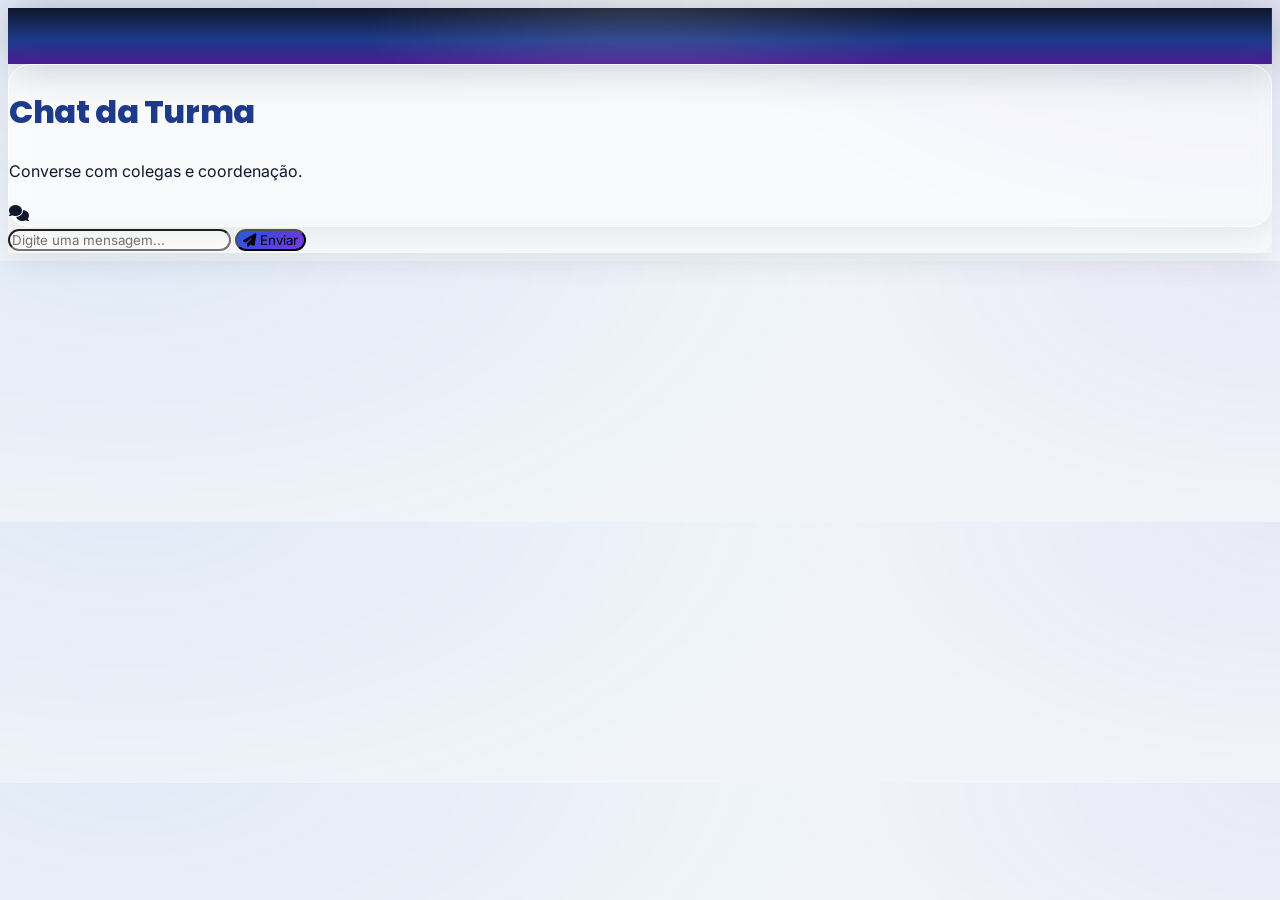
==== chat.html @ af6edbd7 "Implementa IPA dinâmico e corrige fluxos de professor, cálculo e exibição Autorização explícita por " ====
<!DOCTYPE html>
<html lang="pt-BR">

<head>
    <meta charset="UTF-8">
    <meta name="viewport" content="width=device-width, initial-scale=1.0">
    <title>Sentinela Acadêmica | Chat</title>
    <link rel="stylesheet" href="https://cdnjs.cloudflare.com/ajax/libs/font-awesome/6.7.2/css/all.min.css">
    <link rel="stylesheet" href="style.css">
    <link rel="stylesheet" href="dashboard.css">
    <link rel="stylesheet" href="ui.css">
    <link rel="icon" href="logo.svg" type="image/svg+xml">
</head>

<body>

<div class="dashboard">

    <aside class="sidebar" id="sidebar"></aside>

    <main class="content">

        <header class="top-bar">
            <div>
                <h1 id="tituloChat">Chat da Turma</h1>
                <p id="subtituloChat">Converse com colegas e coordenação.</p>
            </div>
            <div class="avatar-coord"><i class="fa-solid fa-comments"></i></div>
        </header>

        <div class="chat-shell">

            <div class="chat-sidebar" id="chatSidebar" style="display:none;">
                <h3>Turmas</h3>
                <div id="listaTurmasChat"></div>
            </div>

            <div class="chat-main">
                <div class="chat-messages" id="chatMessages"></div>
                <div class="chat-input-row">
                    <input type="text" id="chatInput" placeholder="Digite uma mensagem...">
                    <button id="chatEnviar"><i class="fa-solid fa-paper-plane"></i> Enviar</button>
                </div>
            </div>

        </div>

    </main>

</div>

<script src="dados.js"></script>

<script src="ipa.js"></script>
<script src="preferencias.js"></script>
<script src="app.js"></script>
<script src="chat.js"></script>

</body>

</html>
---- ui.css ----
/* =========================================================
   SENTINELA ACADÊMICA - UI refinada
   Estilo mais chamativo, consistente e interativo.
   Carregado por último para sobrescrever os estilos-base.
   ========================================================= */

@import url('https://fonts.googleapis.com/css2?family=Poppins:wght@500;600;700;800&family=Inter:wght@300;400;500;600;700;800&display=swap');

:root{
    --primary:#2563EB;
    --primary-dark:#1D4ED8;
    --primary-light:#60A5FA;
    --accent:#22D3EE;
    --accent-2:#A855F7;
    --gradient-primary:linear-gradient(135deg,#2563EB 0%, #4F46E5 45%, #7C3AED 100%);
    --gradient-hero:linear-gradient(135deg,#0B1F3A 0%, #1E3A8A 45%, #4C1D95 100%);
    --gradient-soft:linear-gradient(135deg,#EFF6FF 0%, #F5F3FF 100%);
    --bg:#F1F5F9;
    --white:#FFFFFF;
    --text:#0F172A;
    --text-light:#64748B;
    --border:#E2E8F0;
    --success:#10B981;
    --warning:#F59E0B;
    --danger:#EF4444;
    --radius:18px;
    --radius-lg:28px;
    --shadow:0 4px 14px rgba(15,23,42,.08);
    --shadow-lg:0 16px 40px rgba(15,23,42,.12);
    --shadow-xl:0 28px 60px rgba(15,23,42,.22);
    --transition:all .24s cubic-bezier(.4,0,.2,1);
    --ring:0 0 0 4px rgba(37,99,235,.18);
}

html{ scroll-behavior:smooth; }

body{
    font-family:'Inter','Poppins',system-ui,-apple-system,Segoe UI,Roboto,sans-serif;
    background:
        radial-gradient(1200px 600px at 10% -10%, rgba(37,99,235,.08), transparent 60%),
        radial-gradient(900px 500px at 100% 0%, rgba(124,58,237,.07), transparent 55%),
        var(--bg);
    color:var(--text);
    line-height:1.6;
    -webkit-font-smoothing:antialiased;
    text-rendering:optimizeLegibility;
}

a{ text-decoration:none; color:inherit; }
button,input,select,textarea{ font-family:inherit; }

h1,h2,h3,h4,.left h1,.login-card h2,.perfil-topo h2{
    font-family:'Poppins','Inter',sans-serif;
    letter-spacing:-.4px;
}

/* ---------- animações ---------- */
@keyframes float{
    0%,100%{ transform:translateY(0) scale(1); }
    50%{ transform:translateY(-12px) scale(1.03); }
}
@keyframes pulseGlow{
    0%,100%{ box-shadow:0 0 0 0 rgba(37,99,235,.45); }
    50%{ box-shadow:0 0 0 10px rgba(37,99,235,0); }
}
@keyframes shimmer{
    0%{ background-position:-200% 0; }
    100%{ background-position:200% 0; }
}
@keyframes popIn{
    0%{ transform:scale(.92); opacity:0; }
    100%{ transform:scale(1); opacity:1; }
}

/* ---------- LOGIN ---------- */
.login{ min-height:100vh; }
.left{
    background:var(--gradient-hero) !important;
    position:relative;
    overflow:hidden;
}
.left::before,.left::after{ filter:blur(2px); }
.left h1{ font-size:46px; font-weight:800; background:linear-gradient(90deg,#fff,#C7D2FE); -webkit-background-clip:text; background-clip:text; color:transparent; text-shadow:0 0 30px rgba(255,255,255,.15); }
.left p{ color:rgba(255,255,255,.88); }
.logo{
    width:132px;
    filter:drop-shadow(0 16px 30px rgba(0,0,0,.4));
    animation:float 7s ease-in-out infinite;
}

.item{
    background:rgba(255,255,255,.1);
    border:1px solid rgba(255,255,255,.16);
    backdrop-filter:blur(12px);
    border-radius:16px;
    transition:transform .25s ease, background .25s ease;
}
.item:hover{ background:rgba(255,255,255,.18); transform:translateX(10px); }
.item i{
    background:linear-gradient(135deg,rgba(255,255,255,.35),rgba(255,255,255,.12));
    box-shadow:0 4px 12px rgba(0,0,0,.15);
}

.login-card{
    border-radius:var(--radius-lg);
    box-shadow:var(--shadow-xl);
    border:1px solid rgba(255,255,255,.6);
    backdrop-filter:blur(10px);
    animation:popIn .35s ease;
}
.tabs,.auth-modes{ background:rgba(241,245,249,.9); border-radius:16px; box-shadow:inset 0 1px 2px rgba(0,0,0,.04); }
.tab,.mode-btn{ border-radius:12px; transition:var(--transition); }
.tab:hover:not(.active),.mode-btn:hover:not(.active){ color:var(--primary); background:rgba(37,99,235,.1); transform:translateY(-1px); }
.tab.active,.mode-btn.active{
    background:linear-gradient(135deg,#fff,#F8FAFC);
    color:var(--primary);
    box-shadow:0 4px 12px rgba(37,99,235,.18);
}

.group input,.group select,.group textarea{
    border:2px solid #E2E8F0;
    border-radius:14px;
    background:#F8FAFC;
    transition:var(--transition);
    padding:14px 16px;
}
.group input:hover,.group select:hover,.group textarea:hover{ border-color:#CBD5E1; background:#fff; }
.group input:focus,.group select:focus,.group textarea:focus{
    border-color:var(--primary);
    background:#fff;
    box-shadow:var(--ring);
    transform:translateY(-1px);
}

.btn{
    background:var(--gradient-primary) !important;
    border:none;
    border-radius:14px;
    color:#fff;
    font-weight:700;
    letter-spacing:.3px;
    box-shadow:0 12px 28px rgba(79,70,229,.35);
    transition:transform .2s ease, box-shadow .2s ease, filter .2s ease;
    position:relative;
    overflow:hidden;
}
.btn::after{
    content:"";
    position:absolute;
    top:0; left:-200%;
    width:200%; height:100%;
    background:linear-gradient(90deg,transparent,rgba(255,255,255,.28),transparent);
    transition:left .55s ease;
    pointer-events:none;
}
.btn:hover{
    transform:translateY(-3px) scale(1.01);
    box-shadow:0 18px 38px rgba(79,70,229,.45);
    filter:saturate(1.08);
}
.btn:hover::after{ left:100%; }
.btn:active{ transform:translateY(-1px) scale(.985); }
.btn:focus-visible{ box-shadow:0 0 0 4px rgba(37,99,235,.25); }

.btn-perigo{
    background:linear-gradient(135deg,#EF4444,#DC2626) !important;
    box-shadow:0 10px 24px rgba(239,68,68,.35) !important;
}
.btn-perigo:hover{ box-shadow:0 16px 34px rgba(239,68,68,.45) !important; }

.btn-voltar{
    border-radius:14px;
    box-shadow:0 4px 14px rgba(15,23,42,.08);
}
.btn-voltar:hover{ transform:translateY(-2px); }

/* ---------- DASHBOARD / LAYOUT ---------- */
.dashboard{
    background:
        radial-gradient(1000px 500px at 100% -20%, rgba(124,58,237,.06), transparent 60%),
        #F8FAFC;
}
.sidebar{
    background:linear-gradient(180deg,#0F172A 0%, #1E3A8A 58%, #4C1D95 100%) !important;
    border-right:1px solid rgba(255,255,255,.08);
    box-shadow:4px 0 40px rgba(15,23,42,.28);
    padding:28px 22px;
}
.sidebar::after{
    content:"";
    position:absolute;
    inset:0;
    background:radial-gradient(400px 240px at 50% 0%, rgba(255,255,255,.12), transparent 70%);
    pointer-events:none;
}
.logo-area{
    border-bottom:1px solid rgba(255,255,255,.12);
    padding-bottom:22px;
    margin-bottom:32px;
}
.logo-area img{
    width:100px;
    filter:drop-shadow(0 14px 26px rgba(0,0,0,.45));
    animation:float 8s ease-in-out infinite;
}
.logo-area h2{
    font-size:21px;
    font-weight:800;
    background:linear-gradient(90deg,#F8FAFC,#C7D2FE,#E9D5FF);
    -webkit-background-clip:text;
    background-clip:text;
    color:transparent;
}

.sidebar nav{ gap:8px; }
.sidebar nav a{
    border-radius:14px;
    padding:13px 15px;
    font-weight:600;
    color:#CBD5E1;
    transition:transform .22s ease, background .22s ease, color .22s ease, box-shadow .22s ease;
    position:relative;
    overflow:hidden;
}
.sidebar nav a::before{
    content:"";
    position:absolute;
    inset:0;
    background:linear-gradient(90deg, rgba(255,255,255,.16), transparent);
    transform:translateX(-100%);
    transition:transform .35s ease;
}
.sidebar nav a:hover::before{ transform:translateX(0); }
.sidebar nav a:hover{
    background:rgba(255,255,255,.09);
    color:#F8FAFC;
    transform:translateX(8px);
}
.sidebar nav a.active{
    background:var(--gradient-primary) !important;
    color:#fff;
    box-shadow:0 10px 24px rgba(79,70,229,.45);
    transform:translateX(4px);
}
.sidebar nav i{
    width:34px;
    height:34px;
    border-radius:11px;
    background:rgba(255,255,255,.12);
    display:flex;
    align-items:center;
    justify-content:center;
    font-size:15px;
    transition:transform .22s ease, background .22s ease;
}
.sidebar nav a:hover i,.sidebar nav a.active i{
    background:rgba(255,255,255,.22);
    transform:scale(1.1);
}
.sidebar-footer{ border-top:1px solid rgba(255,255,255,.12); }
.user-mini{ color:#CBD5E1; }
.btn-sair{
    border-radius:12px;
    background:rgba(255,255,255,.08);
    transition:var(--transition);
}
.btn-sair:hover{
    background:linear-gradient(135deg,#EF4444,#DC2626) !important;
    transform:translateY(-2px);
    box-shadow:0 10px 24px rgba(239,68,68,.4);
}

.menu-toggle{
    border-radius:16px;
    background:var(--gradient-primary) !important;
    box-shadow:0 8px 20px rgba(79,70,229,.4) !important;
}
.menu-toggle:hover{ transform:translateY(-2px) scale(1.05); }

.top-bar{
    border-radius:22px !important;
    border:1px solid rgba(255,255,255,.75);
    box-shadow:0 10px 34px rgba(15,23,42,.08) !important;
    backdrop-filter:blur(8px);
}
.top-bar h1{ color:#1E3A8A; font-weight:800; }
.avatar-coord,.avatar-grande,.avatar-pequeno{
    transition:transform .2s ease, box-shadow .2s ease;
}
.avatar-coord:hover,.avatar-grande:hover{ transform:scale(1.08) rotate(-4deg); }

/* ---------- CARDS ---------- */
.cards{ gap:22px; }
.card-info{
    border-radius:22px !important;
    border:1px solid rgba(255,255,255,.8);
    box-shadow:0 8px 28px rgba(15,23,42,.06) !important;
    transition:transform .24s ease, box-shadow .24s ease !important;
}
.card-info:hover{
    transform:translateY(-6px) scale(1.01);
    box-shadow:0 20px 44px rgba(79,70,229,.16) !important;
}
.card-info i{
    background:var(--gradient-primary) !important;
    color:#fff !important;
    box-shadow:0 10px 22px rgba(79,70,229,.35);
    transition:transform .24s ease;
}
.card-info:hover i{ transform:scale(1.1) rotate(-6deg); }
.card-info h3{ color:#1E3A8A; }

/* ---------- TABELAS ---------- */
.table-card{
    border-radius:24px !important;
    box-shadow:0 12px 38px rgba(15,23,42,.08) !important;
    border:1px solid rgba(255,255,255,.75);
    overflow:hidden;
}
thead{ background:linear-gradient(90deg,#EFF6FF,#F5F3FF) !important; }
th{ color:#475569 !important; font-weight:700; letter-spacing:.6px; }
tbody tr{ transition:background .2s ease, transform .2s ease; }
tbody tr:hover{ background:linear-gradient(90deg,#EFF6FF,#FAF5FF) !important; }
td a{ color:var(--primary-dark); font-weight:700; transition:color .2s ease; }
td a:hover{ color:var(--accent-2); }

/* ---------- FILTROS / TABS ---------- */
.filters{ gap:12px; }
.filter{
    border-radius:12px !important;
    border:2px solid #E2E8F0 !important;
    box-shadow:0 2px 8px rgba(15,23,42,.05);
    transition:transform .2s ease, box-shadow .2s ease, background .2s ease, color .2s ease;
}
.filter:hover{
    transform:translateY(-3px);
    box-shadow:0 8px 20px rgba(37,99,235,.18);
}
.filter.active{
    background:var(--gradient-primary) !important;
    color:#fff !important;
    border-color:transparent !important;
    box-shadow:0 8px 20px rgba(79,70,229,.35) !important;
}
.filter:active{ transform:translateY(-1px); }

/* ---------- BADGES / STATUS ---------- */
.status,.status-pill{
    box-shadow:0 2px 10px rgba(15,23,42,.08);
    transition:transform .2s ease;
}
.status:hover,.status-pill:hover{ transform:scale(1.05); }
.green{ background:#D1FAE5 !important; color:#047857 !important; }
.yellow{ background:#FEF3C7 !important; color:#B45309 !important; }
.red{ background:#FEE2E2 !important; color:#DC2626 !important; }
.status-pill.green{ background:#D1FAE5 !important; color:#047857 !important; }
.status-pill.yellow{ background:#FEF3C7 !important; color:#B45309 !important; }
.status-pill.red{ background:#FEE2E2 !important; color:#DC2626 !important; }

/* ---------- CHART / ALERT CARDS ---------- */
.chart-card,.alert-card{
    border-radius:24px !important;
    border:1px solid rgba(255,255,255,.8);
    box-shadow:0 10px 34px rgba(15,23,42,.07) !important;
    transition:transform .24s ease, box-shadow .24s ease;
}
.chart-card:hover,.alert-card:hover{
    transform:translateY(-4px);
    box-shadow:0 18px 44px rgba(79,70,229,.12) !important;
}
.chart-card h2,.alert-card h2{ color:#1E3A8A; }
.alert-card li{ transition:background .2s ease, padding-left .2s ease; }
.alert-card li:hover{ background:rgba(239,246,255,.9); padding-left:8px; }
.alert-card span{
    border-radius:10px;
    box-shadow:0 2px 8px rgba(245,158,11,.25);
}

/* ---------- NOTIFICAÇÕES ---------- */
.notif-btn{
    background:var(--gradient-primary) !important;
    border-radius:16px !important;
    box-shadow:0 8px 20px rgba(79,70,229,.35);
    transition:transform .2s ease, box-shadow .2s ease;
}
.notif-btn:hover{
    transform:translateY(-3px) scale(1.05);
    box-shadow:0 14px 28px rgba(79,70,229,.45);
}
.notif-badge{
    box-shadow:0 2px 8px rgba(239,68,68,.45);
    animation:pulseGlow 2s infinite;
}
.notif-dropdown{
    border-radius:20px !important;
    box-shadow:0 24px 50px rgba(15,23,42,.2) !important;
    animation:popIn .22s ease;
}
.notif-item{ transition:background .2s ease, padding-left .2s ease; }
.notif-item:hover{ background:#EFF6FF !important; padding-left:20px; }
.notif-item.nao-lido{ border-left:4px solid var(--primary) !important; background:#EFF6FF; }

/* ---------- CHAT ---------- */
.chat-sidebar,.chat-main{
    border-radius:20px !important;
    box-shadow:0 10px 30px rgba(15,23,42,.08) !important;
}
.chat-room{
    border-radius:12px !important;
    transition:transform .2s ease, background .2s ease;
}
.chat-room:hover{ transform:translateX(4px); }
.chat-room.active{
    background:var(--gradient-primary) !important;
    box-shadow:0 6px 16px rgba(79,70,229,.35);
}
.chat-msg{ border-radius:16px !important; box-shadow:0 4px 12px rgba(15,23,42,.06); }
.chat-msg.meu{
    background:var(--gradient-primary) !important;
    box-shadow:0 6px 16px rgba(79,70,229,.3);
}
.chat-input-row input{ border-radius:12px; transition:var(--transition); }
.chat-input-row input:focus{
    border-color:var(--primary);
    box-shadow:var(--ring);
    transform:translateY(-1px);
}
.chat-input-row button{
    background:var(--gradient-primary) !important;
    border-radius:12px !important;
    transition:transform .2s ease, box-shadow .2s ease;
}
.chat-input-row button:hover{
    transform:translateY(-2px);
    box-shadow:0 10px 22px rgba(79,70,229,.4);
}
.chat-input-row button:active{ transform:translateY(0) scale(.97); }

/* ---------- PORTAL ALUNO ---------- */
.anel{
    box-shadow:0 10px 30px rgba(37,99,235,.18);
    transition:transform .3s ease;
}
.anel:hover{ transform:scale(1.04); }
.avatar-grande{
    background:var(--gradient-primary) !important;
    box-shadow:0 10px 24px rgba(79,70,229,.35);
}
.barra{ border-radius:999px; overflow:hidden; }
.barra-preench{ transition:width .7s cubic-bezier(.4,0,.2,1); }
.status-visual .status-msg{ box-shadow:0 4px 14px rgba(15,23,42,.08); }

/* ---------- PERFIL ---------- */
.perfil-card{
    border-radius:28px !important;
    box-shadow:0 12px 40px rgba(15,23,42,.08) !important;
    border:1px solid rgba(255,255,255,.8);
}
.perfil-topo .avatar{
    background:var(--gradient-primary) !important;
    box-shadow:0 10px 24px rgba(79,70,229,.35);
    transition:transform .25s ease;
}
.perfil-topo .avatar:hover{ transform:scale(1.08) rotate(4deg); }
.perfil-topo h2{ color:#1E3A8A; }
.info-box{
    border-radius:18px;
    transition:transform .2s ease, box-shadow .2s ease, border-color .2s ease;
}
.info-box:hover{
    transform:translateY(-4px);
    border-color:var(--primary-light);
    box-shadow:0 10px 24px rgba(37,99,235,.12);
}
.info-box span{ color:#1E3A8A; }

/* ---------- AVISOS ---------- */
.aviso-card{
    border-radius:20px !important;
    border:1px solid rgba(255,255,255,.8);
    transition:transform .2s ease, box-shadow .2s ease;
}
.aviso-card:hover{
    transform:translateY(-4px);
    box-shadow:0 14px 34px rgba(79,70,229,.12);
}

/* ---------- FORMS ---------- */
.form-grid-4 button.btn{ width:auto; }

/* ---------- FOCUS GLOBAL ---------- */
button:focus-visible,
a:focus-visible,
input:focus-visible,
select:focus-visible,
textarea:focus-visible{
    outline:none;
    box-shadow:0 0 0 4px rgba(37,99,235,.2);
}

/* ---------- SCROLLBAR ---------- */
::-webkit-scrollbar{ width:10px; height:10px; }
::-webkit-scrollbar-track{ background:rgba(15,23,42,.04); border-radius:999px; }
::-webkit-scrollbar-thumb{
    background:linear-gradient(180deg,#94A3B8,#64748B);
    border-radius:999px;
    border:2px solid rgba(248,250,252,.8);
}
::-webkit-scrollbar-thumb:hover{ background:linear-gradient(180deg,#64748B,#475569); }

/* ---------- RESPONSIVO ---------- */
@media(max-width:900px){
    .login-card{ animation:none; }
    .top-bar{ box-shadow:0 8px 24px rgba(15,23,42,.08) !important; }
}
@media(prefers-reduced-motion: reduce){
    *,*::before,*::after{
        animation-duration:.01ms !important;
        animation-iteration-count:1 !important;
        transition-duration:.01ms !important;
    }
}
EOF
echo "CREATED"

/* ---------- entrada suave ---------- */
@keyframes fadeUp{
    from{ opacity:0; transform:translateY(14px); }
    to{ opacity:1; transform:translateY(0); }
}
.content{ animation:fadeUp .45s ease; }
.login-card{ animation:popIn .35s ease, fadeUp .4s ease; }
.table-card,.chart-card,.alert-card,.perfil-card,.aviso-card{ animation:fadeUp .5s ease; }

/* ---------- CONFIGURAÇÕES ---------- */
.config-row{
    display:flex;
    align-items:center;
    justify-content:space-between;
    gap:16px;
    padding:14px 0;
    border-bottom:1px solid #E2E8F0;
}
.config-row:last-child{ border-bottom:none; }
.config-row > div{ flex:1; }

.switch{
    position:relative;
    display:inline-block;
    width:52px;
    height:28px;
    flex-shrink:0;
}
.switch input{
    opacity:0;
    width:0;
    height:0;
}
.slider{
    position:absolute;
    cursor:pointer;
    top:0; left:0; right:0; bottom:0;
    background:#CBD5E1;
    border-radius:28px;
    transition:background .3s;
}
.slider::before{
    content:"";
    position:absolute;
    height:22px;
    width:22px;
    left:3px;
    bottom:3px;
    background:#fff;
    border-radius:50%;
    transition:transform .3s;
    box-shadow:0 2px 4px rgba(0,0,0,.2);
}
.switch input:checked + .slider{
    background:#2563EB;
}
.switch input:checked + .slider::before{
    transform:translateX(24px);
}
.switch input:focus + .slider{
    box-shadow:0 0 0 3px rgba(37,99,235,.25);
}

.foto-preview{
    width:80px;
    height:80px;
    border-radius:50%;
    background:#E2E8F0;
    display:flex;
    align-items:center;
    justify-content:center;
    font-size:32px;
    color:#94A3B8;
    overflow:hidden;
    flex-shrink:0;
    border:3px solid #E2E8F0;
}
.foto-actions{
    display:flex;
    flex-direction:column;
    gap:8px;
}

[data-theme="dark"] .config-row{
    border-color:#334155;
}

[data-theme="dark"] .foto-preview{
    background:#334155;
    border-color:#334155;
    color:#94A3B8;
}

[data-theme="dark"] .slider{
    background:#475569;
}

[data-theme="dark"] .switch input:checked + .slider{
    background:#3B82F6;
}

/* ---------- ONLINE DOT ---------- */
.online-dot{
    display:inline-block;
    width:8px;
    height:8px;
    border-radius:50%;
    margin-right:6px;
    vertical-align:middle;
}
.online-dot.online{
    background:#22C55E;
    box-shadow:0 0 6px rgba(34,197,94,.6);
}
.online-dot.offline{
    background:#94A3B8;
}

/* ---------- USER FOTO ---------- */
.user-foto{
    display:flex;
    align-items:center;
    gap:10px;
    padding:10px 0;
    color:#F8FAFC;
    font-weight:600;
    font-size:14px;
}
.user-foto img{
    width:40px;
    height:40px;
    border-radius:50%;
    object-fit:cover;
    border:2px solid rgba(255,255,255,.3);
}

/* ---------- IPA DINÂMICO (painel de indicadores) ---------- */
.ipa-valor-grande{
    font-size:24px;
    font-weight:800;
    color:#0F172A;
    margin:10px 0 16px;
}
[data-theme="dark"] .ipa-valor-grande{ color:#F8FAFC; }
.ipa-indicadores{
    display:grid;
    grid-template-columns:repeat(auto-fit,minmax(210px,1fr));
    gap:14px;
    margin:12px 0 18px;
}
.ipa-indicador{
    background:#F8FAFC;
    border:1px solid #E2E8F0;
    border-radius:12px;
    padding:14px;
}
[data-theme="dark"] .ipa-indicador{
    background:#0F172A;
    border-color:#334155;
}
.ipa-indicador-topo{
    display:flex;
    justify-content:space-between;
    gap:8px;
    font-size:13px;
    margin-bottom:8px;
}
.ipa-indicador small{
    display:block;
    color:#64748b;
    font-size:11px;
    margin-top:6px;
}
.ipa-aviso{
    font-size:13px;
    font-weight:600;
    padding:10px 12px;
    border-radius:8px;
    background:#F1F5F9;
    color:#475569;
}
.ipa-aviso.green{ background:#D1FAE5; color:#065F46; }
.ipa-aviso.yellow{ background:#FEF3C7; color:#92400E; }
.ipa-aviso.red{ background:#FEE2E2; color:#991B1B; }
.ipa-aviso.gray{ background:#E2E8F0; color:#475569; }
.ipa-tag-demo{
    display:inline-block;
    font-size:11px;
    font-weight:700;
    padding:2px 8px;
    border-radius:999px;
    background:#EDE9FE;
    color:#5B21B6;
}
.ipa-atividade{
    display:flex;
    align-items:center;
    justify-content:space-between;
    gap:16px;
    border:1px solid #E2E8F0;
    border-radius:12px;
    padding:14px;
    margin-bottom:10px;
}
[data-theme="dark"] .ipa-atividade{ border-color:#334155; }
.ipa-atividade p{ font-size:13px; color:#64748b; margin:4px 0; }
.ipa-atividade small{ font-size:12px; color:#64748b; }
.ipa-entregas{
    border-top:1px dashed #CBD5E1;
    padding-top:16px;
}
.btn-editar-freq{
    background:none;
    border:none;
    color:#2563EB;
    cursor:pointer;
}
.status.gray,
.status-pill.gray,
.status-text.gray{
    background:#E2E8F0;
    color:#475569;
}
.barra{
    width:100%;
    height:8px;
    background:#E2E8F0;
    border-radius:999px;
    overflow:hidden;
}
.barra-preench{
    display:block;
    height:100%;
    background:#94A3B8;
    border-radius:999px;
}
.barra-preench.green{ background:#14B8A6; }
.barra-preench.yellow{ background:#F59E0B; }
.barra-preench.red{ background:#EF4444; }
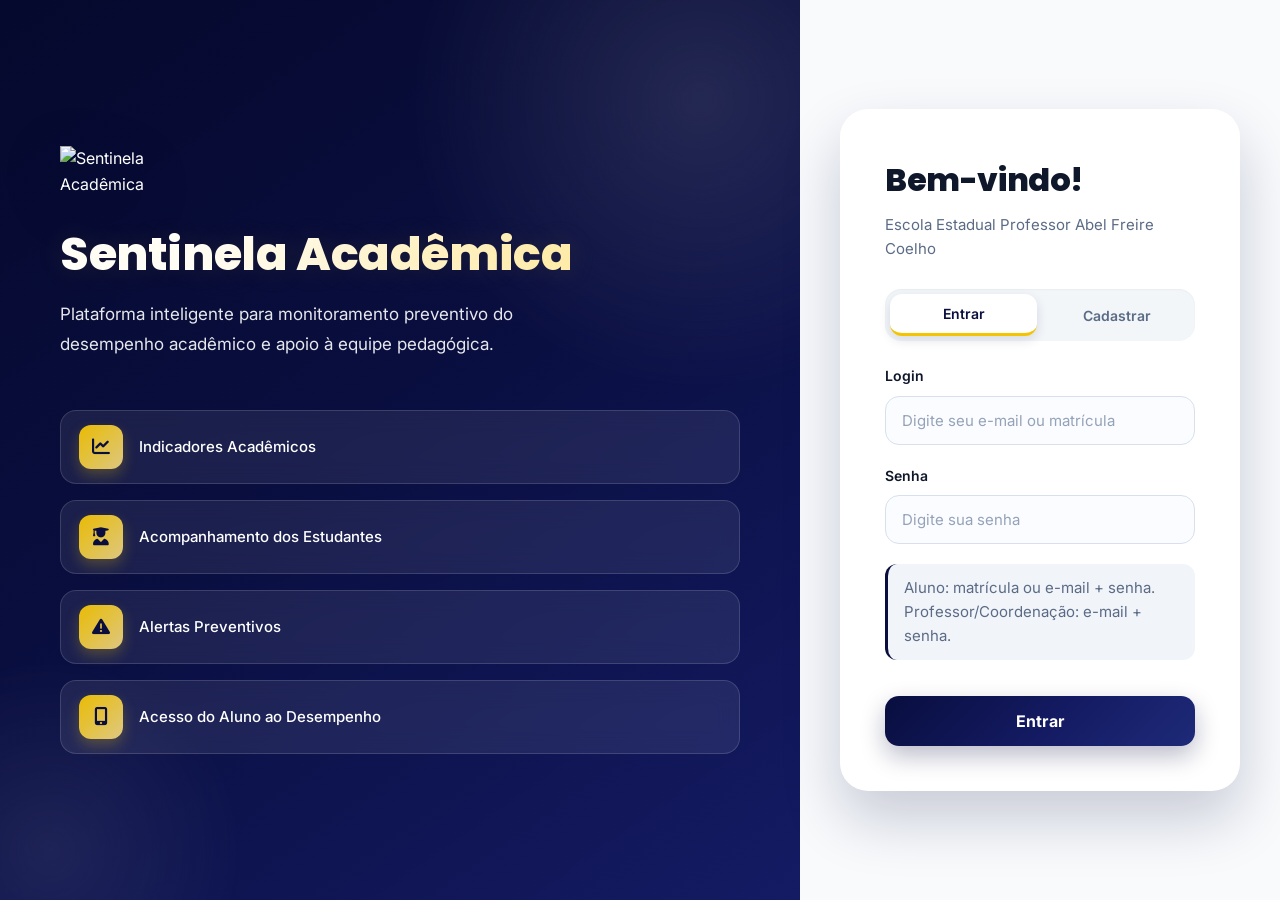
==== commit f7d6d52c: "Corrige login por email de alunos, amplia seed e melhora chat - Permite login de aluno por e-mail ou" ====
--- a/chat.html
+++ b/chat.html
@@ -23,25 +23,34 @@
         <header class="top-bar">
             <div>
                 <h1 id="tituloChat">Chat da Turma</h1>
-                <p id="subtituloChat">Converse com colegas e coordenação.</p>
+                <p id="subtituloChat">Converse com colegas, professores e coordenação.</p>
             </div>
             <div class="avatar-coord"><i class="fa-solid fa-comments"></i></div>
         </header>
 
         <div class="chat-shell">
 
-            <div class="chat-sidebar" id="chatSidebar" style="display:none;">
-                <h3>Turmas</h3>
-                <div id="listaTurmasChat"></div>
-            </div>
+            <aside class="chat-sidebar" id="chatSidebar" style="display:none;">
+                <div class="chat-sidebar-head">
+                    <h3><i class="fa-solid fa-layer-group"></i> Turmas</h3>
+                    <p>Selecione uma sala</p>
+                </div>
+                <div id="listaTurmasChat" class="chat-room-list"></div>
+            </aside>
 
-            <div class="chat-main">
+            <section class="chat-main">
+                <div class="chat-main-head">
+                    <div>
+                        <strong>Sala da turma</strong>
+                        <span>Fotos, mensagens e presença em tempo real</span>
+                    </div>
+                </div>
                 <div class="chat-messages" id="chatMessages"></div>
                 <div class="chat-input-row">
-                    <input type="text" id="chatInput" placeholder="Digite uma mensagem...">
-                    <button id="chatEnviar"><i class="fa-solid fa-paper-plane"></i> Enviar</button>
+                    <input type="text" id="chatInput" placeholder="Digite uma mensagem..." maxlength="500" autocomplete="off">
+                    <button id="chatEnviar" type="button"><i class="fa-solid fa-paper-plane"></i> Enviar</button>
                 </div>
-            </div>
+            </section>
 
         </div>
 
--- a/style.css
+++ b/style.css
@@ -0,0 +1,990 @@
+/* ==========================================
+   SENTINELA ACADÊMICA
+   Desenvolvido por Cristian Davi
+========================================== */
+
+@import url('https://fonts.googleapis.com/css2?family=Inter:wght@300;400;500;600;700;800&display=swap');
+
+/* =========================
+   RESET
+========================= */
+
+*{
+    margin:0;
+    padding:0;
+    box-sizing:border-box;
+}
+
+:root{
+
+    --primary:#090E3F;
+    --primary-dark:#141B63;
+    --primary-light:#F5C400;
+
+    --bg:#F8FAFC;
+    --white:#FFFFFF;
+
+    --text:#0F172A;
+    --text-light:#64748B;
+
+    --border:#E2E8F0;
+
+    --success:#14B8A6;
+    --warning:#F59E0B;
+    --danger:#EF4444;
+
+    --radius:16px;
+    --radius-lg:24px;
+
+    --shadow:0 4px 6px -1px rgba(0,0,0,.1), 0 2px 4px -2px rgba(0,0,0,.1);
+    --shadow-lg:0 20px 25px -5px rgba(0,0,0,.1), 0 8px 10px -6px rgba(0,0,0,.1);
+    --shadow-xl:0 25px 50px -12px rgba(0,0,0,.25);
+
+    --transition:all .3s cubic-bezier(.4,0,.2,1);
+
+}
+
+html{
+    scroll-behavior:smooth;
+}
+
+body{
+
+    font-family:'Inter',sans-serif;
+
+    background:var(--bg);
+
+    color:var(--text);
+
+    line-height:1.6;
+
+}
+
+a{
+
+    text-decoration:none;
+    color:inherit;
+
+}
+
+button,
+input{
+
+    font-family:inherit;
+
+}
+
+/* =========================
+   LOGIN
+========================= */
+
+.login{
+
+    display:grid;
+
+    grid-template-columns:1fr 480px;
+
+    min-height:100vh;
+
+}
+
+/* Banner */
+
+.left{
+
+    background:linear-gradient(135deg,#090E3F 0%,#090E3F 50%,#141B63 100%);
+
+    color:white;
+
+    display:flex;
+
+    flex-direction:column;
+
+    justify-content:center;
+
+    padding:80px 60px;
+
+    position:relative;
+
+    overflow:hidden;
+
+}
+
+.left::before{
+
+    content:"";
+
+    position:absolute;
+
+    width:600px;
+    height:600px;
+
+    border-radius:50%;
+
+    background:radial-gradient(circle, rgba(255,255,255,.15) 0%, transparent 70%);
+
+    top:-200px;
+    right:-200px;
+
+    animation:float 8s ease-in-out infinite;
+
+}
+
+.left::after{
+
+    content:"";
+
+    position:absolute;
+
+    width:400px;
+    height:400px;
+
+    border-radius:50%;
+
+    background:radial-gradient(circle, rgba(255,255,255,.1) 0%, transparent 70%);
+
+    bottom:-150px;
+    left:-150px;
+
+    animation:float 10s ease-in-out infinite reverse;
+
+}
+
+@keyframes float{
+    0%, 100%{ transform:translateY(0) scale(1); }
+    50%{ transform:translateY(-20px) scale(1.05); }
+}
+
+.logo{
+
+    width:120px;
+    height:auto;
+    display:block;
+    align-self:flex-start;
+
+    margin-bottom:30px;
+
+    z-index:1;
+
+    filter:drop-shadow(0 10px 20px rgba(0,0,0,.3));
+
+}
+
+.left h1{
+
+    font-size:44px;
+    font-weight:800;
+    letter-spacing:-0.5px;
+
+    margin-bottom:16px;
+
+    z-index:1;
+
+    line-height:1.2;
+
+}
+
+.left p{
+
+    color:rgba(255,255,255,.85);
+
+    line-height:1.8;
+
+    max-width:480px;
+    font-size:17px;
+
+    z-index:1;
+
+}
+
+.info{
+
+    margin-top:50px;
+
+    display:flex;
+
+    flex-direction:column;
+
+    gap:16px;
+
+    z-index:1;
+
+}
+
+.item{
+
+    display:flex;
+
+    align-items:center;
+
+    gap:16px;
+
+    font-size:15px;
+    font-weight:500;
+
+    padding:14px 18px;
+
+    background:rgba(255,255,255,.08);
+    border-radius:14px;
+    border:1px solid rgba(255,255,255,.1);
+    backdrop-filter:blur(10px);
+
+    transition:var(--transition);
+
+}
+
+.item:hover{
+    background:rgba(255,255,255,.15);
+    transform:translateX(8px);
+}
+
+.item i{
+
+    width:44px;
+    height:44px;
+
+    border-radius:12px;
+
+    background:rgba(255,255,255,.2);
+
+    display:flex;
+
+    justify-content:center;
+
+    align-items:center;
+
+    font-size:18px;
+
+}
+
+/* Card Login */
+
+.right{
+
+    display:flex;
+
+    justify-content:center;
+
+    align-items:center;
+
+    padding:40px;
+
+    background:#F8FAFC;
+
+}
+
+.login-card{
+
+    width:100%;
+
+    max-width:420px;
+
+    background:white;
+
+    border-radius:var(--radius-lg);
+
+    padding:44px;
+
+    box-shadow:var(--shadow-xl);
+
+    border:1px solid rgba(0,0,0,.05);
+
+}
+
+/* Abas de acesso */
+
+.tabs{
+    display:flex;
+    gap:6px;
+    background:#F1F5F9;
+    padding:5px;
+    border-radius:14px;
+    margin-bottom:28px;
+}
+
+.tab{
+    flex:1;
+    border:none;
+    background:transparent;
+    padding:13px;
+    border-radius:10px;
+    font-size:14px;
+    font-weight:600;
+    color:var(--text-light);
+    cursor:pointer;
+    transition:var(--transition);
+}
+
+.tab:hover:not(.active){
+    color:var(--primary);
+    background:rgba(37,99,235,.08);
+}
+
+.tab.active{
+    background:var(--white);
+    color:var(--primary);
+    box-shadow:0 2px 8px rgba(0,0,0,.08);
+}
+
+.dica{
+    font-size:13px;
+    color:var(--text-light);
+    background:#F1F5F9;
+    padding:12px 16px;
+    border-radius:12px;
+    margin-bottom:20px;
+    border-left:3px solid var(--primary);
+}
+
+.login-card h2{
+
+    font-size:32px;
+    font-weight:800;
+    margin-bottom:8px;
+    color:var(--text);
+    letter-spacing:-0.5px;
+
+}
+
+.login-card p{
+
+    color:var(--text-light);
+    margin-bottom:28px;
+    font-size:15px;
+
+}
+
+.group{
+
+    margin-bottom:20px;
+
+}
+
+.group label{
+
+    display:block;
+
+    margin-bottom:8px;
+
+    font-weight:600;
+    font-size:14px;
+    color:var(--text);
+
+}
+
+.group input{
+
+    width:100%;
+
+    padding:14px 16px;
+
+    border:2px solid var(--border);
+
+    border-radius:12px;
+
+    outline:none;
+
+    transition:var(--transition);
+
+    font-size:15px;
+    background:#F8FAFC;
+
+}
+
+.group input:focus{
+
+    border-color:var(--primary);
+    background:var(--white);
+    box-shadow:0 0 0 4px rgba(245,196,0,.18);
+
+}
+
+.group input::placeholder{
+    color:#94A3B8;
+}
+
+.btn{
+
+    display:inline-flex;
+    align-items:center;
+    justify-content:center;
+    gap:10px;
+
+    width:100%;
+
+    padding:15px 24px;
+
+    border:none;
+
+    border-radius:14px;
+
+    background:linear-gradient(135deg,#090E3F,#141B63);
+
+    color:white;
+
+    font-size:16px;
+
+    font-weight:700;
+
+    letter-spacing:.3px;
+
+    cursor:pointer;
+
+    box-shadow:0 10px 20px rgba(9,14,63,.25);
+
+    transition:var(--transition);
+    margin-top:8px;
+
+}
+
+.btn:hover{
+
+    transform:translateY(-3px);
+
+    box-shadow:0 15px 30px rgba(9,14,63,.32);
+
+    background:linear-gradient(135deg,#090E3F,#090E3F);
+
+}
+
+.btn:active{
+
+    transform:translateY(-1px);
+
+    box-shadow:0 5px 15px rgba(9,14,63,.25);
+
+}
+
+.btn:focus-visible{
+
+    outline:none;
+
+    box-shadow:0 0 0 4px rgba(9,14,63,.25);
+
+}
+
+.error{
+
+    margin-top:15px;
+
+    color:var(--danger);
+
+    font-size:14px;
+
+    display:none;
+
+}
+
+.msg-sucesso{
+
+    margin-top:15px;
+
+    color:#0F766E;
+
+    font-weight:700;
+
+    padding:12px 16px;
+
+    background:#CCFBF1;
+
+    border-radius:12px;
+
+    display:none;
+
+}
+
+/* =========================
+   ALTERNÂNCIA ENTRAR/CADASTRAR
+========================= */
+
+.auth-modes{
+    display:flex;
+    gap:6px;
+    background:#F1F5F9;
+    padding:5px;
+    border-radius:14px;
+    margin-bottom:24px;
+}
+
+.mode-btn{
+    flex:1;
+    border:none;
+    background:transparent;
+    padding:11px;
+    border-radius:10px;
+    font-size:14px;
+    font-weight:600;
+    color:var(--text-light);
+    cursor:pointer;
+    transition:var(--transition);
+}
+
+.mode-btn:hover:not(.active){
+    color:var(--primary);
+    background:rgba(37,99,235,.08);
+}
+
+.mode-btn.active{
+    background:var(--white);
+    color:var(--primary);
+    box-shadow:0 2px 8px rgba(0,0,0,.08);
+}
+
+/* =========================
+   RESPONSIVO
+========================= */
+
+@media(max-width:900px){
+
+.login{
+
+grid-template-columns:1fr;
+
+}
+
+.left{
+
+display:none;
+
+}
+
+.right{
+
+padding:24px;
+background:linear-gradient(135deg,#090E3F 0%,#090E3F 50%,#141B63 100%);
+
+}
+
+.login-card{
+
+padding:32px;
+box-shadow:var(--shadow-xl);
+
+}
+
+}
+
+/* =========================
+   TEMA ESCURO
+========================= */
+[data-theme="dark"]{
+    --bg:#0F172A;
+    --white:#1E293B;
+    --text:#F1F5F9;
+    --text-light:#94A3B8;
+    --border:#334155;
+    --primary:#3B82F6;
+    --primary-dark:#090E3F;
+    --primary-light:#F5C400;
+}
+
+[data-theme="dark"] body{
+    background:#0F172A;
+    color:#F1F5F9;
+}
+
+[data-theme="dark"] .dashboard{
+    background:#0F172A;
+}
+
+[data-theme="dark"] .content{
+    background:#0F172A;
+}
+
+[data-theme="dark"] .chart-card,
+[data-theme="dark"] .table-card,
+[data-theme="dark"] .alert-card,
+[data-theme="dark"] .perfil-card,
+[data-theme="dark"] .aviso-card{
+    background:#1E293B;
+    border-color:#334155;
+    color:#F1F5F9;
+}
+
+[data-theme="dark"] .chart-card h2,
+[data-theme="dark"] .chart-card h3,
+[data-theme="dark"] .table-card h2,
+[data-theme="dark"] .alert-card h2,
+[data-theme="dark"] .perfil-card h2,
+[data-theme="dark"] .aviso-card h3{
+    color:#F1F5F9;
+}
+
+[data-theme="dark"] .top-bar h1{
+    color:#F1F5F9;
+}
+
+[data-theme="dark"] .top-bar p{
+    color:#94A3B8;
+}
+
+[data-theme="dark"] .card-info{
+    background:#1E293B;
+    border-color:#334155;
+}
+
+[data-theme="dark"] .card-info h3{
+    color:#F1F5F9;
+}
+
+[data-theme="dark"] .card-info span{
+    color:#94A3B8;
+}
+
+[data-theme="dark"] .group input,
+[data-theme="dark"] .group select,
+[data-theme="dark"] .group textarea,
+[data-theme="dark"] .selector-group select,
+[data-theme="dark"] .search-box input,
+[data-theme="dark"] .chat-input-row input,
+[data-theme="dark"] .notif-dropdown{
+    background:#0F172A;
+    border-color:#334155;
+    color:#F1F5F9;
+}
+
+[data-theme="dark"] .filter,
+[data-theme="dark"] .tab,
+[data-theme="dark"] .mode-btn{
+    background:#1E293B;
+    color:#94A3B8;
+    border-color:#334155;
+}
+
+[data-theme="dark"] .filter.active,
+[data-theme="dark"] .tab.active,
+[data-theme="dark"] .mode-btn.active{
+    background:#3B82F6;
+    color:#fff;
+}
+
+[data-theme="dark"] .btn-voltar{
+    background:#1E293B;
+    color:#F1F5F9;
+    border-color:#334155;
+}
+
+[data-theme="dark"] .btn-perigo{
+    background:#DC2626;
+    color:#fff;
+}
+
+[data-theme="dark"] .status,
+[data-theme="dark"] .status-pill{
+    border-color:transparent;
+}
+
+[data-theme="dark"] .chat-msg{
+    background:#1E293B;
+    color:#F1F5F9;
+}
+
+[data-theme="dark"] .chat-msg.meu{
+    background:#090E3F;
+    color:#fff;
+}
+
+[data-theme="dark"] .notif-item{
+    background:#1E293B;
+    color:#F1F5F9;
+    border-color:#334155;
+}
+
+[data-theme="dark"] .notif-item.nao-lido{
+    background:#1E3A8A;
+}
+
+[data-theme="dark"] .dados-lista p{
+    color:#F1F5F9;
+}
+
+[data-theme="dark"] .obs{
+    color:#94A3B8;
+}
+
+[data-theme="dark"] .sem-resultado{
+    color:#94A3B8;
+}
+
+[data-theme="dark"] .vazio{
+    color:#94A3B8;
+}
+
+[data-theme="dark"] .sub{
+    color:#94A3B8;
+}
+
+[data-theme="dark"] .mat{
+    color:#94A3B8;
+}
+
+[data-theme="dark"] .info-box{
+    background:#0F172A;
+    border-color:#334155;
+}
+
+[data-theme="dark"] .info-box h3{
+    color:#94A3B8;
+}
+
+[data-theme="dark"] .info-box span{
+    color:#F1F5F9;
+}
+
+[data-theme="dark"] .perfil-topo h2{
+    color:#F1F5F9;
+}
+
+[data-theme="dark"] .perfil-topo p{
+    color:#94A3B8;
+}
+
+[data-theme="dark"] .observacoes{
+    color:#94A3B8;
+}
+
+[data-theme="dark"] .anel{
+    border-color:#334155;
+}
+
+[data-theme="dark"] .anel-valor{
+    color:#F1F5F9;
+}
+
+[data-theme="dark"] .anel-label{
+    color:#94A3B8;
+}
+
+[data-theme="dark"] .status-msg{
+    color:#F1F5F9;
+}
+
+[data-theme="dark"] .status-turma{
+    color:#94A3B8;
+}
+
+[data-theme="dark"] .barra{
+    background:#334155;
+}
+
+[data-theme="dark"] .barra-preench{
+    background:#3B82F6;
+}
+
+[data-theme="dark"] .freq-mini span{
+    color:#F1F5F9;
+}
+
+[data-theme="dark"] .avatar-pequeno,
+[data-theme="dark"] .avatar,
+[data-theme="dark"] .avatar-grande,
+[data-theme="dark"] .avatar-coord{
+    background:#334155;
+    color:#F1F5F9;
+}
+
+[data-theme="dark"] .user-mini{
+    color:#94A3B8;
+}
+
+[data-theme="dark"] .notif-header{
+    color:#F1F5F9;
+}
+
+[data-theme="dark"] .notif-marcar{
+    color:#F5C400;
+}
+
+[data-theme="dark"] .notif-titulo{
+    color:#F1F5F9;
+}
+
+[data-theme="dark"] .notif-texto{
+    color:#94A3B8;
+}
+
+[data-theme="dark"] .notif-meta{
+    color:#64748B;
+}
+
+[data-theme="dark"] .notif-vazio{
+    color:#94A3B8;
+}
+
+[data-theme="dark"] .chat-room{
+    background:#1E293B;
+    color:#94A3B8;
+    border-color:#334155;
+}
+
+[data-theme="dark"] .chat-room.active{
+    background:#090E3F;
+    color:#fff;
+}
+
+[data-theme="dark"] .chat-sidebar h3{
+    color:#F1F5F9;
+}
+
+[data-theme="dark"] .form-prof label{
+    color:#94A3B8;
+}
+
+[data-theme="dark"] .form-grid-4 input,
+[data-theme="dark"] .form-grid-4 select{
+    background:#0F172A;
+    border-color:#334155;
+    color:#F1F5F9;
+}
+
+[data-theme="dark"] .msg-sucesso{
+    color:#14B8A6;
+}
+
+[data-theme="dark"] .error{
+    color:#EF4444;
+}
+
+[data-theme="dark"] .dica{
+    color:#94A3B8;
+}
+
+[data-theme="dark"] .left{
+    background:linear-gradient(135deg,#1E1B4B 0%,#1E3A8A 50%,#0F172A 100%) !important;
+}
+
+[data-theme="dark"] .login-card{
+    background:#1E293B;
+    border-color:#334155;
+}
+
+[data-theme="dark"] .login-card h2{
+    color:#F1F5F9;
+}
+
+[data-theme="dark"] .login-card p{
+    color:#94A3B8;
+}
+
+[data-theme="dark"] .auth-modes{
+    background:#0F172A;
+}
+
+[data-theme="dark"] .mode-btn{
+    color:#94A3B8;
+}
+
+[data-theme="dark"] .mode-btn.active{
+    background:#3B82F6;
+    color:#fff;
+}
+
+[data-theme="dark"] .group label{
+    color:#94A3B8;
+}
+
+[data-theme="dark"] .group input{
+    background:#0F172A;
+    border-color:#334155;
+    color:#F1F5F9;
+}
+
+[data-theme="dark"] .btn{
+    background:linear-gradient(135deg,#3B82F6,#090E3F) !important;
+}
+
+[data-theme="dark"] .chart-box{
+    background:#1E293B;
+    border-color:#334155;
+}
+
+[data-theme="dark"] .chart-box h3{
+    color:#F1F5F9;
+}
+
+[data-theme="dark"] .selector-group label{
+    color:#94A3B8;
+}
+
+[data-theme="dark"] .selector-group select{
+    background:#0F172A;
+    border-color:#334155;
+    color:#F1F5F9;
+}
+
+/* =========================
+   ACESSIBILIDADE
+========================= */
+.reduzir-animacoes *,
+.reduzir-animacoes *::before,
+.reduzir-animacoes *::after{
+    animation-duration:0.01ms !important;
+    animation-iteration-count:1 !important;
+    transition-duration:0.01ms !important;
+}
+
+.alto-contraste{
+    --primary:#0000FF;
+    --primary-dark:#0000CC;
+    --primary-light:#3333FF;
+    --text:#000000;
+    --text-light:#333333;
+    --border:#000000;
+}
+
+.alto-contraste .chart-card,
+.alto-contraste .table-card,
+.alto-contraste .alert-card,
+.alto-contraste .perfil-card,
+.alto-contraste .aviso-card,
+.alto-contraste .card-info,
+.alto-contraste .info-box{
+    border-width:2px;
+}
+
+.modo-autismo{
+    --bg:#F0F4F8;
+    --primary:#4A90D9;
+    --primary-dark:#357ABD;
+    --primary-light:#6BA3E0;
+}
+
+.modo-autismo .chart-card,
+.modo-autismo .table-card,
+.modo-autismo .alert-card,
+.modo-autismo .perfil-card,
+.modo-autismo .aviso-card{
+    border-radius:8px;
+}
+
+.modo-autismo .btn,
+.modo-autismo .filter,
+.modo-autismo .tab,
+.modo-autismo .mode-btn{
+    border-radius:6px;
+}
+
+.modo-autismo *{
+    font-family:'Comic Sans MS','Chalkboard SE',sans-serif !important;
+}
+
+.texto-simplificado{
+    --text:#1A1A1A;
+    --text-light:#4A4A4A;
+}
+
+.texto-simplificado .chart-card h2,
+.texto-simplificado .chart-card h3,
+.texto-simplificado .table-card h2,
+.texto-simplificado .alert-card h2,
+.texto-simplificado .perfil-card h2,
+.texto-simplificado .aviso-card h3{
+    font-weight:700;
+    letter-spacing:0.5px;
+}
+
+.texto-simplificado p,
+.texto-simplificado span,
+.texto-simplificado li{
+    line-height:1.8;
+}
--- a/dashboard.css
+++ b/dashboard.css
@@ -0,0 +1,889 @@
+/* ==========================================
+   DASHBOARD
+========================================== */
+
+.dashboard{
+    display:flex;
+    min-height:100vh;
+    background:#F7F9FC;
+}
+
+/* =========================
+   SIDEBAR
+========================= */
+
+.sidebar{
+    width:280px;
+    flex-shrink:0;
+    background:linear-gradient(180deg,#090E3F 0%,#141B63 100%);
+    color:#fff;
+    display:flex;
+    flex-direction:column;
+    padding:32px 24px;
+    z-index:50;
+    border-right:1px solid rgba(255,255,255,.05);
+}
+
+.logo-area{
+    text-align:center;
+    margin-bottom:40px;
+    padding-bottom:24px;
+    border-bottom:1px solid rgba(255,255,255,.1);
+}
+
+.logo-area img{
+    width:88px;
+    height:auto;
+    display:block;
+    margin:0 auto 16px;
+    filter:drop-shadow(0 8px 16px rgba(0,0,0,.3));
+}
+
+.logo-area h2{
+    font-size:20px;
+    font-weight:700;
+    letter-spacing:-0.3px;
+    color:#F7F9FC;
+}
+
+.sidebar nav{
+    display:flex;
+    flex-direction:column;
+    gap:6px;
+}
+
+.sidebar nav a{
+    display:flex;
+    align-items:center;
+    gap:14px;
+    padding:14px 16px;
+    border-radius:12px;
+    color:#6B7C99;
+    transition:var(--transition);
+    font-weight:500;
+    font-size:14px;
+}
+
+.sidebar nav a:hover{
+    background:rgba(255,255,255,.08);
+    color:#F7F9FC;
+    transform:translateX(4px);
+}
+
+.sidebar nav a.active{
+    background:linear-gradient(135deg,#090E3F,#090E3F);
+    color:#fff;
+    box-shadow:0 4px 12px rgba(9,14,63,.32);
+}
+
+.sidebar nav i{
+    width:22px;
+    text-align:center;
+    font-size:16px;
+}
+
+/* =========================
+   CONTEÚDO
+========================= */
+
+.content{
+
+    flex:1;
+    min-width:0;
+
+    padding:32px;
+
+    overflow-y:auto;
+
+}
+
+header{
+
+    margin-bottom:28px;
+
+}
+
+.top-bar{
+    display:flex;
+    justify-content:space-between;
+    align-items:center;
+    margin-bottom:28px;
+    gap:20px;
+    flex-wrap:wrap;
+    background:#FFFFFF;
+    padding:24px 28px;
+    border-radius:20px;
+    box-shadow:0 1px 3px rgba(0,0,0,.1), 0 1px 2px rgba(0,0,0,.06);
+    border:1px solid rgba(0,0,0,.05);
+}
+
+header h1{
+
+    font-size:28px;
+    font-weight:800;
+    margin-bottom:4px;
+    color:#090E3F;
+    letter-spacing:-0.5px;
+
+}
+
+header p{
+
+    color:#5B6B86;
+
+    font-size:15px;
+
+}
+
+/* =========================
+   CARDS
+========================= */
+
+.cards{
+
+    display:grid;
+
+    grid-template-columns:repeat(4,1fr);
+
+    gap:20px;
+
+    margin-bottom:28px;
+
+}
+
+.card-info{
+
+    background:#FFFFFF;
+
+    border-radius:20px;
+
+    padding:24px;
+
+    display:flex;
+
+    align-items:center;
+
+    gap:18px;
+
+    min-width:0;
+
+    box-shadow:0 1px 3px rgba(0,0,0,.1), 0 1px 2px rgba(0,0,0,.06);
+    border:1px solid rgba(0,0,0,.05);
+
+    transition:var(--transition);
+
+}
+
+.card-info:hover{
+
+    transform:translateY(-4px);
+    box-shadow:0 10px 25px rgba(0,0,0,.12);
+
+}
+
+.card-info i{
+
+    width:56px;
+
+    height:56px;
+
+    border-radius:16px;
+
+    background:linear-gradient(135deg,#F7F9FF,#E8EDF8);
+
+    color:#090E3F;
+
+    display:flex;
+
+    justify-content:center;
+
+    align-items:center;
+
+    font-size:22px;
+
+}
+
+.card-info h3{
+
+    font-size:28px;
+    font-weight:800;
+    margin-bottom:2px;
+    color:#090E3F;
+
+}
+
+.card-info span{
+
+    color:#5B6B86;
+    font-size:14px;
+
+}
+
+/* =========================
+   GRID
+========================= */
+
+.dashboard-grid{
+
+    display:grid;
+
+    grid-template-columns:2fr 1fr;
+
+    gap:20px;
+
+    align-items:stretch;
+
+}
+
+.dashboard-grid > *{
+
+    min-width:0;
+
+}
+
+/* =========================
+   GRÁFICO
+========================= */
+
+.chart-card{
+
+    background:#FFFFFF;
+
+    border-radius:20px;
+
+    padding:24px;
+
+    box-shadow:0 1px 3px rgba(0,0,0,.1), 0 1px 2px rgba(0,0,0,.06);
+    border:1px solid rgba(0,0,0,.05);
+
+    height:340px;
+
+    position:relative;
+
+    min-width:0;
+
+    display:flex;
+
+    flex-direction:column;
+
+}
+
+.chart-card h2{
+
+    flex-shrink:0;
+
+}
+
+.chart-card canvas{
+
+    max-width:100%;
+
+    flex:1;
+
+    min-height:0;
+
+}
+
+/* Cards de texto (sem gráfico) não precisam de altura fixa */
+
+.card-text{
+
+    height:auto;
+
+    min-height:0;
+
+}
+
+.chart-card h2{
+
+    font-size:20px;
+    font-weight:700;
+    color:#090E3F;
+    margin-bottom:20px;
+
+}
+
+/* =========================
+   ALERTAS
+========================= */
+
+.alert-card{
+
+    background:#FFFFFF;
+
+    border-radius:20px;
+
+    padding:24px;
+
+    box-shadow:0 1px 3px rgba(0,0,0,.1), 0 1px 2px rgba(0,0,0,.06);
+    border:1px solid rgba(0,0,0,.05);
+
+    max-height:340px;
+
+    overflow:auto;
+
+}
+
+.alert-card h2{
+
+    font-size:20px;
+    font-weight:700;
+    color:#090E3F;
+    margin-bottom:20px;
+
+}
+
+.alert-card ul{
+
+    list-style:none;
+
+}
+
+.alert-card li{
+
+    display:flex;
+
+    justify-content:space-between;
+
+    align-items:center;
+
+    padding:16px 0;
+
+    border-bottom:1px solid #F1F5F9;
+
+}
+
+.alert-card li:last-child{
+
+    border-bottom:none;
+
+}
+
+.alert-card span{
+
+    background:#FEF3C7;
+
+    color:#D97706;
+
+    padding:6px 12px;
+
+    border-radius:8px;
+
+    font-size:12px;
+
+    font-weight:700;
+    letter-spacing:.3px;
+
+}
+
+/* =========================
+   RESPONSIVO
+========================= */
+
+@media(max-width:1200px){
+
+.cards{
+
+grid-template-columns:repeat(2,1fr);
+
+}
+
+.dashboard-grid{
+
+grid-template-columns:1fr;
+
+}
+
+}
+
+@media(max-width:900px){
+
+.dashboard{
+
+flex-direction:column;
+
+}
+
+.cards{
+
+grid-template-columns:1fr;
+
+}
+
+.content{
+
+padding:80px 20px 20px;
+
+}
+
+}
+
+/* =========================
+   MELHORIAS COMPARTILHADAS
+   ========================= */
+
+.sidebar{
+    position:relative;
+}
+
+.sidebar-footer{
+    margin-top:auto;
+    padding-top:20px;
+    border-top:1px solid rgba(255,255,255,.1);
+    display:flex;
+    flex-direction:column;
+    gap:12px;
+}
+
+.user-mini{
+    display:flex;
+    align-items:center;
+    gap:10px;
+    color:#6B7C99;
+    font-size:13px;
+    padding:0 6px;
+}
+
+.btn-sair{
+    display:flex;
+    align-items:center;
+    justify-content:center;
+    gap:10px;
+    width:100%;
+    padding:12px;
+    border:none;
+    border-radius:12px;
+    background:rgba(255,255,255,.08);
+    color:#fff;
+    font-size:14px;
+    font-weight:600;
+    cursor:pointer;
+    transition:var(--transition);
+}
+
+.btn-sair:hover{
+    background:rgba(239,68,68,.8);
+    transform:translateY(-2px);
+}
+
+.btn-sair:active{
+    transform:translateY(0);
+}
+
+.avatar-coord{
+    width:52px;
+    height:52px;
+    border-radius:16px;
+    background:linear-gradient(135deg,#090E3F,#141B63);
+    color:#fff;
+    display:flex;
+    align-items:center;
+    justify-content:center;
+    font-size:20px;
+    box-shadow:0 4px 12px rgba(9,14,63,.28);
+}
+
+.menu-toggle{
+    display:none;
+    position:fixed;
+    top:16px;
+    left:16px;
+    z-index:60;
+    width:48px;
+    height:48px;
+    border:none;
+    border-radius:14px;
+    background:linear-gradient(135deg,#090E3F,#141B63);
+    color:#fff;
+    font-size:18px;
+    cursor:pointer;
+    box-shadow:0 4px 12px rgba(9,14,63,.32);
+    transition:var(--transition);
+}
+
+.menu-toggle:hover{
+    transform:translateY(-2px);
+    box-shadow:0 8px 20px rgba(37,99,235,.5);
+}
+
+.aluno-cell{
+    display:flex;
+    align-items:center;
+    gap:12px;
+}
+
+.avatar-pequeno{
+    width:42px;
+    height:42px;
+    border-radius:12px;
+    background:linear-gradient(135deg,#F7F9FF,#E8EDF8);
+    color:#090E3F;
+    display:flex;
+    align-items:center;
+    justify-content:center;
+    font-weight:700;
+    font-size:14px;
+    flex-shrink:0;
+}
+
+.avatar-pequeno.green{ background:linear-gradient(135deg,#CCFBF1,#BBF7D0); color:#0F766E; }
+.avatar-pequeno.yellow{ background:linear-gradient(135deg,#FEF3C7,#FDE68A); color:#B45309; }
+.avatar-pequeno.red{ background:linear-gradient(135deg,#FEE2E2,#FECACA); color:#DC2626; }
+
+.aluno-cell .mat{
+    display:block;
+    font-size:12px;
+    color:var(--text-light);
+}
+
+.freq-mini{
+    display:flex;
+    flex-direction:column;
+    gap:6px;
+    min-width:120px;
+}
+
+.freq-mini span{
+    font-size:13px;
+    font-weight:600;
+}
+
+.status-pill{
+    display:inline-flex;
+    align-items:center;
+    gap:7px;
+    padding:6px 14px;
+    border-radius:999px;
+    font-size:13px;
+    font-weight:700;
+    letter-spacing:.3px;
+}
+
+.status-pill.green{ background:#CCFBF1; color:#0F766E; }
+.status-pill.yellow{ background:#FEF3C7; color:#B45309; }
+.status-pill.red{ background:#FEE2E2; color:#DC2626; }
+
+.btn-voltar{
+    display:inline-flex;
+    align-items:center;
+    gap:8px;
+    background:#FFFFFF;
+    border:2px solid var(--border);
+    color:var(--text);
+    padding:12px 20px;
+    border-radius:12px;
+    font-weight:600;
+    font-size:14px;
+    box-shadow:0 1px 3px rgba(0,0,0,.1);
+    transition:var(--transition);
+}
+
+.btn-voltar:hover{
+    background:#F7F9FF;
+    border-color:var(--primary);
+    color:var(--primary);
+    transform:translateY(-2px);
+    box-shadow:0 4px 12px rgba(245,196,0,.22);
+}
+
+.btn-voltar:active{
+    transform:translateY(0);
+}
+
+.btn-perigo{
+    background:linear-gradient(135deg,#EF4444,#DC2626);
+    width:auto;
+    margin-top:15px;
+    box-shadow:0 4px 12px rgba(239,68,68,.3);
+}
+
+.btn-perigo:hover{
+    background:linear-gradient(135deg,#DC2626,#B91C1C);
+    transform:translateY(-2px);
+    box-shadow:0 8px 20px rgba(239,68,68,.4);
+}
+
+.btn-perigo:active{
+    transform:translateY(0);
+}
+
+.msg-sucesso{
+    margin-top:15px;
+    color:#0F766E;
+    font-weight:700;
+    padding:12px 16px;
+    background:#CCFBF1;
+    border-radius:12px;
+}
+
+.dados-lista p{
+    display:flex;
+    align-items:center;
+    gap:10px;
+    padding:12px 0;
+    border-bottom:1px solid #F1F5F9;
+    color:var(--text);
+}
+
+.dados-lista p:last-child{ border-bottom:none; }
+.dados-lista i{ color:var(--primary); width:20px; text-align:center; }
+
+.obs{
+    color:var(--text-light);
+    line-height:1.7;
+}
+
+.obs code{
+    background:#F7F9FF;
+    padding:4px 10px;
+    border-radius:8px;
+    font-weight:700;
+    color:var(--primary);
+}
+
+.sem-resultado,
+.vazio{
+    padding:40px;
+    text-align:center;
+    color:var(--text-light);
+}
+
+.vazio{
+    list-style:none;
+    border:none !important;
+}
+
+.alert-card li .sub{
+    display:block;
+    font-size:12px;
+    color:var(--text-light);
+    font-weight:400;
+}
+
+@media(max-width:900px){
+
+    .menu-toggle{
+        display:flex;
+        align-items:center;
+        justify-content:center;
+    }
+
+    .sidebar{
+        position:fixed;
+        top:0;
+        left:0;
+        height:100%;
+        z-index:50;
+        transform:translateX(-100%);
+        transition:transform .3s ease;
+        width:280px;
+    }
+
+    .dashboard.sidebar-open .sidebar{
+        transform:translateX(0);
+        box-shadow:0 0 40px rgba(0,0,0,.4);
+    }
+
+}
+/* =========================
+   NOTIFICACOES
+========================= */
+
+.notif-wrap{ position:relative; z-index:120; }
+.notif-btn{ width:46px; height:46px; border:none; border-radius:14px; background:linear-gradient(135deg,#090E3F,#141B63); color:#fff; font-size:18px; cursor:pointer; box-shadow:0 4px 12px rgba(9,14,63,.28); display:flex; align-items:center; justify-content:center; transition:var(--transition); position:relative; }
+.notif-btn:hover{ transform:translateY(-2px); box-shadow:0 8px 20px rgba(9,14,63,.38); }
+.notif-badge{ position:absolute; top:-6px; right:-6px; min-width:20px; height:20px; padding:0 6px; border-radius:999px; background:#EF4444; color:#fff; font-size:11px; font-weight:800; display:flex; align-items:center; justify-content:center; box-shadow:0 2px 6px rgba(239,68,68,.4); }
+.notif-dropdown{ position:fixed; width:min(360px, calc(100vw - 16px)); max-height:min(420px, calc(100vh - 24px)); background:#FFFFFF; border:1px solid rgba(15,23,42,.08); border-radius:18px; box-shadow:0 24px 50px rgba(15,23,42,.22); z-index:2000; display:none; overflow:hidden; flex-direction:column; backdrop-filter:blur(8px); }
+.notif-dropdown.open{ display:flex; }
+.notif-header{ display:flex; justify-content:space-between; align-items:center; gap:12px; padding:14px 16px; border-bottom:1px solid #E2E8F0; background:linear-gradient(180deg,#fff,#F7F9FC); }
+.notif-header strong{ color:#0F172A; font-size:15px; }
+.notif-marcar{ border:none; background:transparent; color:#090E3F; font-size:12px; font-weight:700; cursor:pointer; padding:6px 8px; border-radius:8px; }
+.notif-marcar:hover{ background:#F7F9FF; }
+.notif-lista{ overflow-y:auto; max-height:360px; padding:6px; }
+.notif-item{ padding:12px 14px; border-bottom:1px solid #F1F5F9; cursor:pointer; transition:background .2s ease, transform .2s ease; border-radius:12px; margin:2px 0; }
+.notif-item:last-child{ border-bottom:none; }
+.notif-item:hover{ background:#F7F9FC; transform:translateY(-1px); }
+.notif-item:focus-visible{ outline:none; box-shadow:0 0 0 3px rgba(245,196,0,.22); }
+.notif-item.nao-lido{ background:#F7F9FF; border-left:3px solid #090E3F; }
+.notif-titulo{ font-weight:700; font-size:14px; color:#0F172A; margin-bottom:4px; line-height:1.35; }
+.notif-texto{ font-size:13px; color:#475569; line-height:1.55; white-space:normal; overflow-wrap:anywhere; }
+.notif-meta{ font-size:11px; color:#5B6B86; margin-top:6px; }
+.notif-vazio{ padding:28px 20px; text-align:center; color:#5B6B86; display:flex; flex-direction:column; gap:8px; align-items:center; }
+.notif-vazio i{ font-size:22px; color:#6B7C99; }
+
+/* =========================
+   FORMS RESPONSIVOS (CONTAS)
+========================= */
+.form-grid-4{ display:grid; gap:12px; grid-template-columns:1fr 1fr 1fr auto; align-items:end; margin-bottom:16px; }
+@media(max-width:900px){ .form-grid-4{ grid-template-columns:1fr; } }
+
+/* =========================
+   CHAT
+========================= */
+.chat-shell{ display:grid; grid-template-columns:280px 1fr; gap:18px; min-height:68vh; }
+@media(max-width:980px){ .chat-shell{ grid-template-columns:1fr; } }
+.chat-sidebar{ background:#FFFFFF; border-radius:20px; padding:18px; box-shadow:0 8px 28px rgba(9,14,63,.06); border:1px solid rgba(9,14,63,.06); }
+.chat-sidebar-head h3{ font-size:16px; color:#090E3F; display:flex; gap:8px; align-items:center; margin:0; }
+.chat-sidebar-head p{ font-size:12px; color:#6B7C99; margin:4px 0 14px; }
+.chat-room-list{ display:flex; flex-direction:column; gap:8px; }
+.chat-room{ padding:12px 14px; border-radius:14px; cursor:pointer; background:#F7F9FC; font-size:14px; font-weight:600; color:#334155; display:flex; align-items:center; gap:10px; border:1px solid transparent; transition:.2s ease; }
+.chat-room i{ color:#090E3F; opacity:.75; }
+.chat-room:hover{ background:#EEF3FF; border-color:rgba(9,14,63,.08); transform:translateY(-1px); }
+.chat-room.active{ background:linear-gradient(135deg,#090E3F,#141B63); color:#fff; box-shadow:0 10px 24px rgba(9,14,63,.22); }
+.chat-room.active i{ color:#F5C400; opacity:1; }
+.chat-main{ background:#FFFFFF; border-radius:20px; padding:18px; box-shadow:0 8px 28px rgba(9,14,63,.06); border:1px solid rgba(9,14,63,.06); display:flex; flex-direction:column; min-height:68vh; }
+.chat-main-head{ padding-bottom:14px; margin-bottom:8px; border-bottom:1px solid #E8EDF5; }
+.chat-main-head strong{ display:block; color:#090E3F; font-size:15px; }
+.chat-main-head span{ font-size:12px; color:#6B7C99; }
+.chat-messages{ flex:1; overflow-y:auto; max-height:58vh; padding:10px 6px; display:flex; flex-direction:column; gap:12px; background:linear-gradient(180deg,#FBFCFF 0%, #F5F8FD 100%); border-radius:16px; }
+.chat-empty{ margin:auto; text-align:center; color:#64748B; padding:40px 20px; display:flex; flex-direction:column; gap:8px; align-items:center; }
+.chat-empty i{ font-size:34px; color:#090E3F; opacity:.35; }
+.chat-empty span{ font-size:13px; color:#94A3B8; }
+.chat-day-sep{ display:flex; justify-content:center; margin:4px 0; }
+.chat-day-sep span{ background:#E8EDF8; color:#090E3F; font-size:11px; font-weight:700; padding:4px 12px; border-radius:999px; }
+.chat-msg-row{ display:flex; gap:10px; align-items:flex-end; }
+.chat-msg-row.meu{ justify-content:flex-end; }
+.chat-avatar{ width:38px; height:38px; border-radius:50%; object-fit:cover; flex:0 0 38px; border:2px solid #fff; box-shadow:0 4px 10px rgba(9,14,63,.12); }
+.chat-avatar-fallback{ display:flex; align-items:center; justify-content:center; font-weight:800; font-size:13px; color:#fff; }
+.chat-avatar-aluno{ background:linear-gradient(135deg,#141B63,#090E3F); }
+.chat-avatar-professor{ background:linear-gradient(135deg,#0F766E,#115E59); }
+.chat-avatar-coordenacao{ background:linear-gradient(135deg,#F5C400,#D4A900); color:#090E3F; }
+.chat-msg{ max-width:min(72%, 680px); padding:12px 14px; border-radius:18px; font-size:14px; line-height:1.55; box-shadow:0 2px 8px rgba(15,23,42,.04); }
+.chat-msg.meu{ background:linear-gradient(135deg,#090E3F,#141B63); color:#fff; border-bottom-right-radius:6px; }
+.chat-msg.outro{ background:#FFFFFF; color:#0F172A; border:1px solid #E7EDF5; border-bottom-left-radius:6px; }
+.chat-msg.msg-coord.outro{ border-left:4px solid #F5C400; }
+.chat-msg.msg-prof.outro{ border-left:4px solid #0F766E; }
+.chat-msg-meta{ display:flex; align-items:center; gap:8px; margin-bottom:4px; flex-wrap:wrap; }
+.chat-msg-autor{ font-size:12px; font-weight:800; display:inline-flex; align-items:center; gap:4px; }
+.chat-msg.meu .chat-msg-autor{ color:#FFF3A3; }
+.chat-msg-papel{ font-size:10px; font-weight:700; padding:2px 8px; border-radius:999px; letter-spacing:.2px; }
+.papel-aluno{ background:rgba(9,14,63,.08); color:#090E3F; }
+.papel-professor{ background:rgba(15,118,110,.12); color:#0F766E; }
+.papel-coordenacao{ background:rgba(245,196,0,.2); color:#7A6200; }
+.chat-msg.meu .chat-msg-papel{ background:rgba(255,255,255,.16); color:#fff; }
+.chat-msg-texto{ white-space:pre-wrap; overflow-wrap:anywhere; }
+.chat-msg-data{ font-size:10px; opacity:.72; margin-top:6px; text-align:right; }
+.chat-input-row{ display:flex; gap:10px; margin-top:14px; padding-top:14px; border-top:1px solid #E8EDF5; }
+.chat-input-row input{ flex:1; padding:13px 16px; border:1.5px solid #D7E0EC; border-radius:14px; font-size:14px; background:#FBFCFF; }
+.chat-input-row input:focus{ outline:none; border-color:#090E3F; box-shadow:0 0 0 4px rgba(245,196,0,.18); }
+.chat-input-row button{ padding:13px 20px; border:none; border-radius:14px; background:linear-gradient(135deg,#090E3F,#141B63); color:#fff; font-weight:700; cursor:pointer; display:inline-flex; align-items:center; gap:8px; box-shadow:0 8px 20px rgba(9,14,63,.22); }
+.chat-input-row button:hover:not(:disabled){ transform:translateY(-1px); box-shadow:0 12px 24px rgba(9,14,63,.28); }
+.chat-input-row button:disabled{ opacity:.55; cursor:not-allowed; box-shadow:none; }
+@media(max-width:700px){ .chat-msg{ max-width:88%; } .chat-avatar{ width:32px; height:32px; flex-basis:32px; } .chat-main,.chat-sidebar{ padding:14px; } }
+
+/* =========================
+   AVISOS PAGE
+========================= */
+.aviso-form{ display:grid; gap:12px; margin-bottom:20px; }
+.aviso-card{ background:#FFFFFF; border-radius:16px; padding:18px; margin-bottom:12px; border:1px solid rgba(0,0,0,.05); box-shadow:0 1px 3px rgba(0,0,0,.08); }
+.aviso-card h3{ margin-bottom:6px; color:#090E3F; }
+.aviso-card p{ color:#475569; line-height:1.6; }
+.aviso-meta{ font-size:11px; color:#6B7C99; margin-top:10px; }
+
+
+/* =========================
+   GRÁFICOS DETALHADOS
+========================= */
+.chart-selector{
+    display:grid;
+    grid-template-columns:repeat(2, minmax(0,1fr));
+    gap:14px;
+    margin-bottom:20px;
+    padding:14px;
+    background:linear-gradient(180deg,#F7F9FC,#F1F5F9);
+    border:1px solid #E2E8F0;
+    border-radius:16px;
+}
+.selector-group label{
+    display:block;
+    font-size:11px;
+    font-weight:700;
+    color:#5B6B86;
+    margin-bottom:6px;
+    text-transform:uppercase;
+    letter-spacing:.6px;
+}
+.selector-group select{
+    width:100%;
+    padding:11px 14px;
+    border:1px solid #CBD5E1;
+    border-radius:12px;
+    background:#FFFFFF;
+    font-size:14px;
+    font-weight:600;
+    color:#0F172A;
+    cursor:pointer;
+    transition:border-color .2s, box-shadow .2s, transform .2s;
+}
+.selector-group select:hover{ border-color:#6B7C99; }
+.selector-group select:focus{
+    border-color:#090E3F;
+    box-shadow:0 0 0 3px rgba(245,196,0,.18);
+    outline:none;
+}
+
+.chart-compare-grid{
+    display:grid;
+    grid-template-columns:repeat(2, minmax(0,1fr));
+    gap:16px;
+    align-items:stretch;
+}
+.chart-compare-grid.single{
+    grid-template-columns:minmax(0,1fr);
+}
+.chart-box{
+    background:linear-gradient(180deg,#FFFFFF 0%,#F7F9FC 100%);
+    border-radius:18px;
+    padding:18px;
+    border:1px solid #E2E8F0;
+    box-shadow:0 4px 14px rgba(15,23,42,.04);
+    min-width:0;
+}
+.chart-box-header{
+    display:flex;
+    align-items:center;
+    justify-content:space-between;
+    gap:10px;
+    margin-bottom:14px;
+}
+.chart-box h3{
+    font-size:15px;
+    font-weight:700;
+    color:#1E293B;
+    margin:0;
+    line-height:1.3;
+}
+.chart-box-tag{
+    font-size:11px;
+    font-weight:700;
+    color:#090E3F;
+    background:#F7F9FF;
+    padding:4px 10px;
+    border-radius:999px;
+    white-space:nowrap;
+}
+.chart-canvas-wrap{
+    position:relative;
+    height:260px;
+}
+.chart-compare-grid.single .chart-canvas-wrap{
+    height:300px;
+}
+.chart-box canvas{
+    width:100% !important;
+    height:100% !important;
+}
+
+@media(max-width:900px){
+    .chart-selector{ grid-template-columns:1fr; }
+    .chart-compare-grid{ grid-template-columns:1fr; }
+    .chart-canvas-wrap,
+    .chart-compare-grid.single .chart-canvas-wrap{ height:260px; }
+}
+
+@media(max-width:480px){
+    .chat-input-row{ flex-direction:column; }
+    .chart-box{ padding:14px; }
+    .chart-canvas-wrap,
+    .chart-compare-grid.single .chart-canvas-wrap{ height:230px; }
+}
--- a/ui.css
+++ b/ui.css
@@ -7,29 +7,34 @@
 @import url('https://fonts.googleapis.com/css2?family=Poppins:wght@500;600;700;800&family=Inter:wght@300;400;500;600;700;800&display=swap');
 
 :root{
-    --primary:#2563EB;
-    --primary-dark:#1D4ED8;
-    --primary-light:#60A5FA;
-    --accent:#22D3EE;
-    --accent-2:#A855F7;
-    --gradient-primary:linear-gradient(135deg,#2563EB 0%, #4F46E5 45%, #7C3AED 100%);
-    --gradient-hero:linear-gradient(135deg,#0B1F3A 0%, #1E3A8A 45%, #4C1D95 100%);
-    --gradient-soft:linear-gradient(135deg,#EFF6FF 0%, #F5F3FF 100%);
-    --bg:#F1F5F9;
+    --brand-navy:#090E3F;
+    --brand-navy-2:#141B63;
+    --brand-navy-soft:#1E2A78;
+    --accent-yellow:#F5C400;
+    --accent-yellow-soft:#FFE58A;
+    --primary:var(--brand-navy);
+    --primary-dark:#05092D;
+    --primary-light:#2A357F;
+    --accent:var(--accent-yellow);
+    --accent-2:#D4A900;
+    --gradient-primary:linear-gradient(135deg,#090E3F 0%, #141B63 55%, #1E2A78 100%);
+    --gradient-hero:linear-gradient(145deg,#05092D 0%, #090E3F 45%, #141B63 100%);
+    --gradient-soft:linear-gradient(135deg,#FFFFFF 0%, #F6F8FF 100%);
+    --bg:#F4F7FB;
     --white:#FFFFFF;
     --text:#0F172A;
-    --text-light:#64748B;
-    --border:#E2E8F0;
+    --text-light:#5B6B86;
+    --border:#DFE7F3;
     --success:#10B981;
-    --warning:#F59E0B;
+    --warning:#F5C400;
     --danger:#EF4444;
     --radius:18px;
     --radius-lg:28px;
-    --shadow:0 4px 14px rgba(15,23,42,.08);
-    --shadow-lg:0 16px 40px rgba(15,23,42,.12);
-    --shadow-xl:0 28px 60px rgba(15,23,42,.22);
+    --shadow:0 4px 14px rgba(9,14,63,.08);
+    --shadow-lg:0 16px 40px rgba(9,14,63,.12);
+    --shadow-xl:0 28px 60px rgba(9,14,63,.2);
     --transition:all .24s cubic-bezier(.4,0,.2,1);
-    --ring:0 0 0 4px rgba(37,99,235,.18);
+    --ring:0 0 0 4px rgba(245,196,0,.22);
 }
 
 html{ scroll-behavior:smooth; }
@@ -37,8 +42,8 @@
 body{
     font-family:'Inter','Poppins',system-ui,-apple-system,Segoe UI,Roboto,sans-serif;
     background:
-        radial-gradient(1200px 600px at 10% -10%, rgba(37,99,235,.08), transparent 60%),
-        radial-gradient(900px 500px at 100% 0%, rgba(124,58,237,.07), transparent 55%),
+        radial-gradient(1100px 500px at 5% -10%, rgba(9,14,63,.08), transparent 60%),
+        radial-gradient(900px 420px at 100% 0%, rgba(245,196,0,.08), transparent 55%),
         var(--bg);
     color:var(--text);
     line-height:1.6;
@@ -60,8 +65,8 @@
     50%{ transform:translateY(-12px) scale(1.03); }
 }
 @keyframes pulseGlow{
-    0%,100%{ box-shadow:0 0 0 0 rgba(37,99,235,.45); }
-    50%{ box-shadow:0 0 0 10px rgba(37,99,235,0); }
+    0%,100%{ box-shadow:0 0 0 0 rgba(245,196,0,.45); }
+    50%{ box-shadow:0 0 0 10px rgba(245,196,0,0); }
 }
 @keyframes shimmer{
     0%{ background-position:-200% 0; }
@@ -79,9 +84,9 @@
     position:relative;
     overflow:hidden;
 }
-.left::before,.left::after{ filter:blur(2px); }
-.left h1{ font-size:46px; font-weight:800; background:linear-gradient(90deg,#fff,#C7D2FE); -webkit-background-clip:text; background-clip:text; color:transparent; text-shadow:0 0 30px rgba(255,255,255,.15); }
-.left p{ color:rgba(255,255,255,.88); }
+.left::before,.left::after{ filter:blur(1px); opacity:.75; }
+.left h1{ font-size:46px; font-weight:800; background:linear-gradient(90deg,#FFFFFF 20%,#FFE58A 100%); -webkit-background-clip:text; background-clip:text; color:transparent; text-shadow:0 0 30px rgba(245,196,0,.12); }
+.left p{ color:rgba(255,255,255,.9); }
 .logo{
     width:132px;
     filter:drop-shadow(0 16px 30px rgba(0,0,0,.4));
@@ -89,16 +94,17 @@
 }
 
 .item{
-    background:rgba(255,255,255,.1);
-    border:1px solid rgba(255,255,255,.16);
+    background:rgba(255,255,255,.08);
+    border:1px solid rgba(255,255,255,.14);
     backdrop-filter:blur(12px);
     border-radius:16px;
-    transition:transform .25s ease, background .25s ease;
-}
-.item:hover{ background:rgba(255,255,255,.18); transform:translateX(10px); }
+    transition:transform .25s ease, background .25s ease, border-color .25s ease;
+}
+.item:hover{ background:rgba(255,255,255,.14); border-color:rgba(245,196,0,.35); transform:translateX(10px); }
 .item i{
-    background:linear-gradient(135deg,rgba(255,255,255,.35),rgba(255,255,255,.12));
-    box-shadow:0 4px 12px rgba(0,0,0,.15);
+    background:linear-gradient(135deg,rgba(245,196,0,.95),rgba(255,229,138,.85));
+    color:#090E3F !important;
+    box-shadow:0 6px 14px rgba(245,196,0,.25);
 }
 
 .login-card{
@@ -110,36 +116,39 @@
 }
 .tabs,.auth-modes{ background:rgba(241,245,249,.9); border-radius:16px; box-shadow:inset 0 1px 2px rgba(0,0,0,.04); }
 .tab,.mode-btn{ border-radius:12px; transition:var(--transition); }
-.tab:hover:not(.active),.mode-btn:hover:not(.active){ color:var(--primary); background:rgba(37,99,235,.1); transform:translateY(-1px); }
+.tab:hover:not(.active),.mode-btn:hover:not(.active){ color:var(--brand-navy); background:rgba(9,14,63,.06); transform:translateY(-1px); }
 .tab.active,.mode-btn.active{
-    background:linear-gradient(135deg,#fff,#F8FAFC);
-    color:var(--primary);
-    box-shadow:0 4px 12px rgba(37,99,235,.18);
+    background:#fff;
+    color:var(--brand-navy);
+    box-shadow:0 4px 12px rgba(9,14,63,.12);
+    border-bottom:3px solid var(--accent-yellow);
 }
 
 .group input,.group select,.group textarea{
-    border:2px solid #E2E8F0;
+    border:1.5px solid #D7E0EC;
     border-radius:14px;
-    background:#F8FAFC;
+    background:#FBFCFF;
     transition:var(--transition);
     padding:14px 16px;
-}
-.group input:hover,.group select:hover,.group textarea:hover{ border-color:#CBD5E1; background:#fff; }
+    color:var(--text);
+}
+.group input:hover,.group select:hover,.group textarea:hover{ border-color:#BFCBDD; background:#fff; }
 .group input:focus,.group select:focus,.group textarea:focus{
-    border-color:var(--primary);
+    border-color:var(--brand-navy-soft);
     background:#fff;
     box-shadow:var(--ring);
     transform:translateY(-1px);
+    outline:none;
 }
 
 .btn{
     background:var(--gradient-primary) !important;
     border:none;
     border-radius:14px;
-    color:#fff;
+    color:#fff !important;
     font-weight:700;
-    letter-spacing:.3px;
-    box-shadow:0 12px 28px rgba(79,70,229,.35);
+    letter-spacing:.2px;
+    box-shadow:0 10px 24px rgba(9,14,63,.28);
     transition:transform .2s ease, box-shadow .2s ease, filter .2s ease;
     position:relative;
     overflow:hidden;
@@ -149,18 +158,18 @@
     position:absolute;
     top:0; left:-200%;
     width:200%; height:100%;
-    background:linear-gradient(90deg,transparent,rgba(255,255,255,.28),transparent);
+    background:linear-gradient(90deg,transparent,rgba(245,196,0,.18),transparent);
     transition:left .55s ease;
     pointer-events:none;
 }
 .btn:hover{
-    transform:translateY(-3px) scale(1.01);
-    box-shadow:0 18px 38px rgba(79,70,229,.45);
-    filter:saturate(1.08);
+    transform:translateY(-2px);
+    box-shadow:0 14px 30px rgba(9,14,63,.34);
+    filter:brightness(1.03);
 }
 .btn:hover::after{ left:100%; }
-.btn:active{ transform:translateY(-1px) scale(.985); }
-.btn:focus-visible{ box-shadow:0 0 0 4px rgba(37,99,235,.25); }
+.btn:active{ transform:translateY(0) scale(.99); }
+.btn:focus-visible{ box-shadow:0 0 0 4px rgba(245,196,0,.28); outline:none; }
 
 .btn-perigo{
     background:linear-gradient(135deg,#EF4444,#DC2626) !important;
@@ -170,43 +179,46 @@
 
 .btn-voltar{
     border-radius:14px;
-    box-shadow:0 4px 14px rgba(15,23,42,.08);
-}
-.btn-voltar:hover{ transform:translateY(-2px); }
+    box-shadow:0 4px 14px rgba(9,14,63,.06);
+    border:1.5px solid #D7E0EC !important;
+    background:#fff !important;
+    color:var(--brand-navy) !important;
+}
+.btn-voltar:hover{ transform:translateY(-2px); border-color:rgba(9,14,63,.28) !important; background:#F8FAFF !important; color:var(--brand-navy) !important; }
 
 /* ---------- DASHBOARD / LAYOUT ---------- */
 .dashboard{
     background:
-        radial-gradient(1000px 500px at 100% -20%, rgba(124,58,237,.06), transparent 60%),
-        #F8FAFC;
+        radial-gradient(900px 420px at 100% -10%, rgba(245,196,0,.08), transparent 60%),
+        linear-gradient(180deg,#F8FAFF 0%, #F3F6FB 100%);
 }
 .sidebar{
-    background:linear-gradient(180deg,#0F172A 0%, #1E3A8A 58%, #4C1D95 100%) !important;
-    border-right:1px solid rgba(255,255,255,.08);
-    box-shadow:4px 0 40px rgba(15,23,42,.28);
+    background:linear-gradient(180deg,#05092D 0%, #090E3F 55%, #11195A 100%) !important;
+    border-right:1px solid rgba(245,196,0,.12);
+    box-shadow:4px 0 40px rgba(9,14,63,.32);
     padding:28px 22px;
 }
 .sidebar::after{
     content:"";
     position:absolute;
     inset:0;
-    background:radial-gradient(400px 240px at 50% 0%, rgba(255,255,255,.12), transparent 70%);
+    background:radial-gradient(320px 180px at 50% 0%, rgba(245,196,0,.12), transparent 70%);
     pointer-events:none;
 }
 .logo-area{
-    border-bottom:1px solid rgba(255,255,255,.12);
+    border-bottom:1px solid rgba(255,255,255,.1);
     padding-bottom:22px;
     margin-bottom:32px;
 }
 .logo-area img{
-    width:100px;
+    width:96px;
     filter:drop-shadow(0 14px 26px rgba(0,0,0,.45));
     animation:float 8s ease-in-out infinite;
 }
 .logo-area h2{
     font-size:21px;
     font-weight:800;
-    background:linear-gradient(90deg,#F8FAFC,#C7D2FE,#E9D5FF);
+    background:linear-gradient(90deg,#FFFFFF 30%,#FFE58A 100%);
     -webkit-background-clip:text;
     background-clip:text;
     color:transparent;
@@ -217,7 +229,7 @@
     border-radius:14px;
     padding:13px 15px;
     font-weight:600;
-    color:#CBD5E1;
+    color:#D7DEF3;
     transition:transform .22s ease, background .22s ease, color .22s ease, box-shadow .22s ease;
     position:relative;
     overflow:hidden;
@@ -226,42 +238,54 @@
     content:"";
     position:absolute;
     inset:0;
-    background:linear-gradient(90deg, rgba(255,255,255,.16), transparent);
+    background:linear-gradient(90deg, rgba(245,196,0,.12), transparent);
     transform:translateX(-100%);
     transition:transform .35s ease;
 }
 .sidebar nav a:hover::before{ transform:translateX(0); }
 .sidebar nav a:hover{
-    background:rgba(255,255,255,.09);
-    color:#F8FAFC;
-    transform:translateX(8px);
+    background:rgba(255,255,255,.08);
+    color:#FFFFFF;
+    transform:translateX(6px);
 }
 .sidebar nav a.active{
-    background:var(--gradient-primary) !important;
+    background:linear-gradient(135deg,rgba(245,196,0,.16),rgba(255,255,255,.06)) !important;
     color:#fff;
-    box-shadow:0 10px 24px rgba(79,70,229,.45);
+    border:1px solid rgba(245,196,0,.28);
+    box-shadow:0 10px 24px rgba(0,0,0,.18);
     transform:translateX(4px);
+}
+.sidebar nav a.active::after{
+    content:"";
+    position:absolute;
+    left:0; top:10px; bottom:10px;
+    width:4px;
+    border-radius:0 4px 4px 0;
+    background:var(--accent-yellow);
 }
 .sidebar nav i{
     width:34px;
     height:34px;
     border-radius:11px;
-    background:rgba(255,255,255,.12);
+    background:rgba(255,255,255,.08);
     display:flex;
     align-items:center;
     justify-content:center;
     font-size:15px;
-    transition:transform .22s ease, background .22s ease;
+    color:#FFE58A;
+    transition:transform .22s ease, background .22s ease, color .22s ease;
 }
 .sidebar nav a:hover i,.sidebar nav a.active i{
-    background:rgba(255,255,255,.22);
-    transform:scale(1.1);
+    background:rgba(245,196,0,.18);
+    color:#F5C400;
+    transform:scale(1.06);
 }
 .sidebar-footer{ border-top:1px solid rgba(255,255,255,.12); }
-.user-mini{ color:#CBD5E1; }
+.user-mini{ color:#D7DEF3; }
 .btn-sair{
     border-radius:12px;
     background:rgba(255,255,255,.08);
+    border:1px solid rgba(255,255,255,.1);
     transition:var(--transition);
 }
 .btn-sair:hover{
@@ -273,17 +297,19 @@
 .menu-toggle{
     border-radius:16px;
     background:var(--gradient-primary) !important;
-    box-shadow:0 8px 20px rgba(79,70,229,.4) !important;
-}
-.menu-toggle:hover{ transform:translateY(-2px) scale(1.05); }
+    box-shadow:0 8px 20px rgba(9,14,63,.35) !important;
+}
+.menu-toggle:hover{ transform:translateY(-2px) scale(1.03); }
 
 .top-bar{
     border-radius:22px !important;
-    border:1px solid rgba(255,255,255,.75);
-    box-shadow:0 10px 34px rgba(15,23,42,.08) !important;
+    border:1px solid rgba(9,14,63,.06);
+    box-shadow:0 10px 30px rgba(9,14,63,.06) !important;
     backdrop-filter:blur(8px);
-}
-.top-bar h1{ color:#1E3A8A; font-weight:800; }
+    background:#fff !important;
+}
+.top-bar h1{ color:var(--brand-navy); font-weight:800; }
+.top-bar p{ color:var(--text-light); }
 .avatar-coord,.avatar-grande,.avatar-pequeno{
     transition:transform .2s ease, box-shadow .2s ease;
 }
@@ -293,22 +319,23 @@
 .cards{ gap:22px; }
 .card-info{
     border-radius:22px !important;
-    border:1px solid rgba(255,255,255,.8);
-    box-shadow:0 8px 28px rgba(15,23,42,.06) !important;
+    border:1px solid rgba(9,14,63,.06);
+    box-shadow:0 8px 28px rgba(9,14,63,.05) !important;
     transition:transform .24s ease, box-shadow .24s ease !important;
+    background:#fff !important;
 }
 .card-info:hover{
-    transform:translateY(-6px) scale(1.01);
-    box-shadow:0 20px 44px rgba(79,70,229,.16) !important;
+    transform:translateY(-5px);
+    box-shadow:0 18px 40px rgba(9,14,63,.1) !important;
 }
 .card-info i{
-    background:var(--gradient-primary) !important;
-    color:#fff !important;
-    box-shadow:0 10px 22px rgba(79,70,229,.35);
+    background:linear-gradient(135deg,#090E3F,#141B63) !important;
+    color:var(--accent-yellow) !important;
+    box-shadow:0 10px 22px rgba(9,14,63,.25);
     transition:transform .24s ease;
 }
-.card-info:hover i{ transform:scale(1.1) rotate(-6deg); }
-.card-info h3{ color:#1E3A8A; }
+.card-info:hover i{ transform:scale(1.08); }
+.card-info h3{ color:var(--brand-navy); }
 
 /* ---------- TABELAS ---------- */
 .table-card{
@@ -317,10 +344,10 @@
     border:1px solid rgba(255,255,255,.75);
     overflow:hidden;
 }
-thead{ background:linear-gradient(90deg,#EFF6FF,#F5F3FF) !important; }
+thead{ background:linear-gradient(90deg,#F7F9FF,#F5F3FF) !important; }
 th{ color:#475569 !important; font-weight:700; letter-spacing:.6px; }
 tbody tr{ transition:background .2s ease, transform .2s ease; }
-tbody tr:hover{ background:linear-gradient(90deg,#EFF6FF,#FAF5FF) !important; }
+tbody tr:hover{ background:linear-gradient(90deg,#F7F9FF,#FAF5FF) !important; }
 td a{ color:var(--primary-dark); font-weight:700; transition:color .2s ease; }
 td a:hover{ color:var(--accent-2); }
 
@@ -334,13 +361,13 @@
 }
 .filter:hover{
     transform:translateY(-3px);
-    box-shadow:0 8px 20px rgba(37,99,235,.18);
+    box-shadow:0 8px 20px rgba(245,196,0,.22);
 }
 .filter.active{
     background:var(--gradient-primary) !important;
     color:#fff !important;
     border-color:transparent !important;
-    box-shadow:0 8px 20px rgba(79,70,229,.35) !important;
+    box-shadow:0 8px 20px rgba(9,14,63,.28) !important;
 }
 .filter:active{ transform:translateY(-1px); }
 
@@ -360,32 +387,33 @@
 /* ---------- CHART / ALERT CARDS ---------- */
 .chart-card,.alert-card{
     border-radius:24px !important;
-    border:1px solid rgba(255,255,255,.8);
-    box-shadow:0 10px 34px rgba(15,23,42,.07) !important;
+    border:1px solid rgba(255,255,255,.9);
+    box-shadow:0 10px 30px rgba(15,23,42,.06) !important;
     transition:transform .24s ease, box-shadow .24s ease;
 }
 .chart-card:hover,.alert-card:hover{
-    transform:translateY(-4px);
-    box-shadow:0 18px 44px rgba(79,70,229,.12) !important;
-}
-.chart-card h2,.alert-card h2{ color:#1E3A8A; }
-.alert-card li{ transition:background .2s ease, padding-left .2s ease; }
+    transform:translateY(-3px);
+    box-shadow:0 16px 36px rgba(9,14,63,.08) !important;
+}
+.chart-card h2,.alert-card h2{ color:#090E3F; letter-spacing:-.2px; }
+.chart-card.card-text{ height:auto; }
+.alert-card li{ transition:background .2s ease, padding-left .2s ease; border-radius:10px; }
 .alert-card li:hover{ background:rgba(239,246,255,.9); padding-left:8px; }
 .alert-card span{
     border-radius:10px;
-    box-shadow:0 2px 8px rgba(245,158,11,.25);
+    box-shadow:0 2px 8px rgba(245,158,11,.2);
 }
 
 /* ---------- NOTIFICAÇÕES ---------- */
 .notif-btn{
     background:var(--gradient-primary) !important;
     border-radius:16px !important;
-    box-shadow:0 8px 20px rgba(79,70,229,.35);
+    box-shadow:0 8px 20px rgba(9,14,63,.28);
     transition:transform .2s ease, box-shadow .2s ease;
 }
 .notif-btn:hover{
-    transform:translateY(-3px) scale(1.05);
-    box-shadow:0 14px 28px rgba(79,70,229,.45);
+    transform:translateY(-3px) scale(1.03);
+    box-shadow:0 14px 28px rgba(9,14,63,.38);
 }
 .notif-badge{
     box-shadow:0 2px 8px rgba(239,68,68,.45);
@@ -394,11 +422,13 @@
 .notif-dropdown{
     border-radius:20px !important;
     box-shadow:0 24px 50px rgba(15,23,42,.2) !important;
+    border:1px solid rgba(255,255,255,.9) !important;
     animation:popIn .22s ease;
-}
-.notif-item{ transition:background .2s ease, padding-left .2s ease; }
-.notif-item:hover{ background:#EFF6FF !important; padding-left:20px; }
-.notif-item.nao-lido{ border-left:4px solid var(--primary) !important; background:#EFF6FF; }
+    overflow:hidden;
+}
+.notif-item{ transition:background .2s ease, transform .2s ease; }
+.notif-item:hover{ background:#F1F5FF !important; }
+.notif-item.nao-lido{ border-left:4px solid var(--primary) !important; background:#F7F9FF; }
 
 /* ---------- CHAT ---------- */
 .chat-sidebar,.chat-main{
@@ -412,12 +442,12 @@
 .chat-room:hover{ transform:translateX(4px); }
 .chat-room.active{
     background:var(--gradient-primary) !important;
-    box-shadow:0 6px 16px rgba(79,70,229,.35);
+    box-shadow:0 6px 16px rgba(9,14,63,.28);
 }
 .chat-msg{ border-radius:16px !important; box-shadow:0 4px 12px rgba(15,23,42,.06); }
 .chat-msg.meu{
     background:var(--gradient-primary) !important;
-    box-shadow:0 6px 16px rgba(79,70,229,.3);
+    box-shadow:0 6px 16px rgba(9,14,63,.22);
 }
 .chat-input-row input{ border-radius:12px; transition:var(--transition); }
 .chat-input-row input:focus{
@@ -432,19 +462,19 @@
 }
 .chat-input-row button:hover{
     transform:translateY(-2px);
-    box-shadow:0 10px 22px rgba(79,70,229,.4);
+    box-shadow:0 10px 22px rgba(9,14,63,.32);
 }
 .chat-input-row button:active{ transform:translateY(0) scale(.97); }
 
 /* ---------- PORTAL ALUNO ---------- */
 .anel{
-    box-shadow:0 10px 30px rgba(37,99,235,.18);
+    box-shadow:0 10px 30px rgba(245,196,0,.22);
     transition:transform .3s ease;
 }
 .anel:hover{ transform:scale(1.04); }
 .avatar-grande{
     background:var(--gradient-primary) !important;
-    box-shadow:0 10px 24px rgba(79,70,229,.35);
+    box-shadow:0 10px 24px rgba(9,14,63,.28);
 }
 .barra{ border-radius:999px; overflow:hidden; }
 .barra-preench{ transition:width .7s cubic-bezier(.4,0,.2,1); }
@@ -458,11 +488,11 @@
 }
 .perfil-topo .avatar{
     background:var(--gradient-primary) !important;
-    box-shadow:0 10px 24px rgba(79,70,229,.35);
+    box-shadow:0 10px 24px rgba(9,14,63,.28);
     transition:transform .25s ease;
 }
 .perfil-topo .avatar:hover{ transform:scale(1.08) rotate(4deg); }
-.perfil-topo h2{ color:#1E3A8A; }
+.perfil-topo h2{ color:#090E3F; }
 .info-box{
     border-radius:18px;
     transition:transform .2s ease, box-shadow .2s ease, border-color .2s ease;
@@ -470,9 +500,9 @@
 .info-box:hover{
     transform:translateY(-4px);
     border-color:var(--primary-light);
-    box-shadow:0 10px 24px rgba(37,99,235,.12);
-}
-.info-box span{ color:#1E3A8A; }
+    box-shadow:0 10px 24px rgba(9,14,63,.1);
+}
+.info-box span{ color:#090E3F; }
 
 /* ---------- AVISOS ---------- */
 .aviso-card{
@@ -482,7 +512,7 @@
 }
 .aviso-card:hover{
     transform:translateY(-4px);
-    box-shadow:0 14px 34px rgba(79,70,229,.12);
+    box-shadow:0 14px 34px rgba(9,14,63,.1);
 }
 
 /* ---------- FORMS ---------- */
@@ -495,7 +525,7 @@
 select:focus-visible,
 textarea:focus-visible{
     outline:none;
-    box-shadow:0 0 0 4px rgba(37,99,235,.2);
+    box-shadow:0 0 0 4px rgba(9,14,63,.16);
 }
 
 /* ---------- SCROLLBAR ---------- */
@@ -512,6 +542,31 @@
 @media(max-width:900px){
     .login-card{ animation:none; }
     .top-bar{ box-shadow:0 8px 24px rgba(15,23,42,.08) !important; }
+    .config-row-foto{
+        flex-direction:column;
+        align-items:stretch;
+    }
+    .foto-actions{
+        width:100%;
+        justify-content:stretch;
+    }
+    .foto-actions .btn{
+        flex:1;
+        min-width:0;
+    }
+}
+@media(max-width:560px){
+    .foto-perfil-wrap{
+        flex-direction:column;
+        align-items:flex-start;
+    }
+    .foto-preview{
+        width:88px;
+        height:88px;
+    }
+    .foto-actions{
+        flex-direction:column;
+    }
 }
 @media(prefers-reduced-motion: reduce){
     *,*::before,*::after{
@@ -520,8 +575,6 @@
         transition-duration:.01ms !important;
     }
 }
-EOF
-echo "CREATED"
 
 /* ---------- entrada suave ---------- */
 @keyframes fadeUp{
@@ -577,33 +630,76 @@
     box-shadow:0 2px 4px rgba(0,0,0,.2);
 }
 .switch input:checked + .slider{
-    background:#2563EB;
+    background:#090E3F;
 }
 .switch input:checked + .slider::before{
     transform:translateX(24px);
 }
 .switch input:focus + .slider{
-    box-shadow:0 0 0 3px rgba(37,99,235,.25);
-}
-
+    box-shadow:0 0 0 3px rgba(9,14,63,.2);
+}
+
+.config-row-foto{
+    align-items:center;
+    gap:20px;
+}
+.foto-perfil-wrap{
+    display:flex;
+    align-items:center;
+    gap:16px;
+    flex:1;
+    min-width:0;
+}
+.foto-perfil-info{
+    min-width:0;
+}
+.foto-perfil-info strong{
+    display:block;
+    font-size:15px;
+    color:#1E293B;
+}
 .foto-preview{
-    width:80px;
-    height:80px;
+    width:96px;
+    height:96px;
+    aspect-ratio:1 / 1;
     border-radius:50%;
-    background:#E2E8F0;
+    background:linear-gradient(135deg,#E2E8F0,#CBD5E1);
     display:flex;
     align-items:center;
     justify-content:center;
-    font-size:32px;
-    color:#94A3B8;
+    font-size:34px;
+    color:#64748B;
     overflow:hidden;
     flex-shrink:0;
-    border:3px solid #E2E8F0;
+    border:4px solid #fff;
+    box-shadow:0 8px 24px rgba(15,23,42,.12);
+    position:relative;
+}
+.foto-preview img{
+    width:100%;
+    height:100%;
+    object-fit:cover;
+    object-position:center;
+    display:block;
+}
+.foto-preview.has-foto{
+    background:#fff;
 }
 .foto-actions{
     display:flex;
-    flex-direction:column;
-    gap:8px;
+    gap:10px;
+    flex-shrink:0;
+    flex-wrap:wrap;
+    justify-content:flex-end;
+}
+.foto-actions .btn{
+    width:auto;
+    min-width:150px;
+    margin-top:0;
+    padding:12px 16px;
+}
+.foto-actions .btn-perigo{
+    margin-top:0;
 }
 
 [data-theme="dark"] .config-row{
@@ -611,9 +707,49 @@
 }
 
 [data-theme="dark"] .foto-preview{
-    background:#334155;
+    background:linear-gradient(135deg,#334155,#1E293B);
+    border-color:#1E293B;
+    color:#94A3B8;
+    box-shadow:0 8px 24px rgba(0,0,0,.35);
+}
+[data-theme="dark"] .foto-preview.has-foto{
+    background:#1E293B;
+}
+[data-theme="dark"] .foto-perfil-info strong{
+    color:#F8FAFC;
+}
+[data-theme="dark"] .notif-dropdown{
+    background:#1E293B !important;
+    border-color:#334155 !important;
+}
+[data-theme="dark"] .notif-header{
+    background:linear-gradient(180deg,#1E293B,#0F172A);
     border-color:#334155;
-    color:#94A3B8;
+}
+[data-theme="dark"] .notif-header strong{ color:#F8FAFC; }
+[data-theme="dark"] .notif-item{ border-color:#334155; }
+[data-theme="dark"] .notif-item:hover{ background:#334155 !important; }
+[data-theme="dark"] .notif-item.nao-lido{ background:rgba(245,196,0,.22); }
+[data-theme="dark"] .notif-titulo{ color:#F8FAFC; }
+[data-theme="dark"] .notif-texto{ color:#CBD5E1; }
+[data-theme="dark"] .notif-meta,[data-theme="dark"] .notif-vazio{ color:#94A3B8; }
+[data-theme="dark"] .chart-selector{
+    background:linear-gradient(180deg,#1E293B,#0F172A);
+    border-color:#334155;
+}
+[data-theme="dark"] .selector-group select{
+    background:#0F172A;
+    color:#F8FAFC;
+    border-color:#334155;
+}
+[data-theme="dark"] .chart-box{
+    background:linear-gradient(180deg,#1E293B,#162033);
+    border-color:#334155;
+}
+[data-theme="dark"] .chart-box h3{ color:#F8FAFC; }
+[data-theme="dark"] .chart-box-tag{
+    background:rgba(9,14,63,.16);
+    color:#FFE58A;
 }
 
 [data-theme="dark"] .slider{
@@ -621,7 +757,7 @@
 }
 
 [data-theme="dark"] .switch input:checked + .slider{
-    background:#3B82F6;
+    background:#141B63;
 }
 
 /* ---------- ONLINE DOT ---------- */
@@ -737,7 +873,7 @@
 .btn-editar-freq{
     background:none;
     border:none;
-    color:#2563EB;
+    color:#090E3F;
     cursor:pointer;
 }
 .status.gray,
